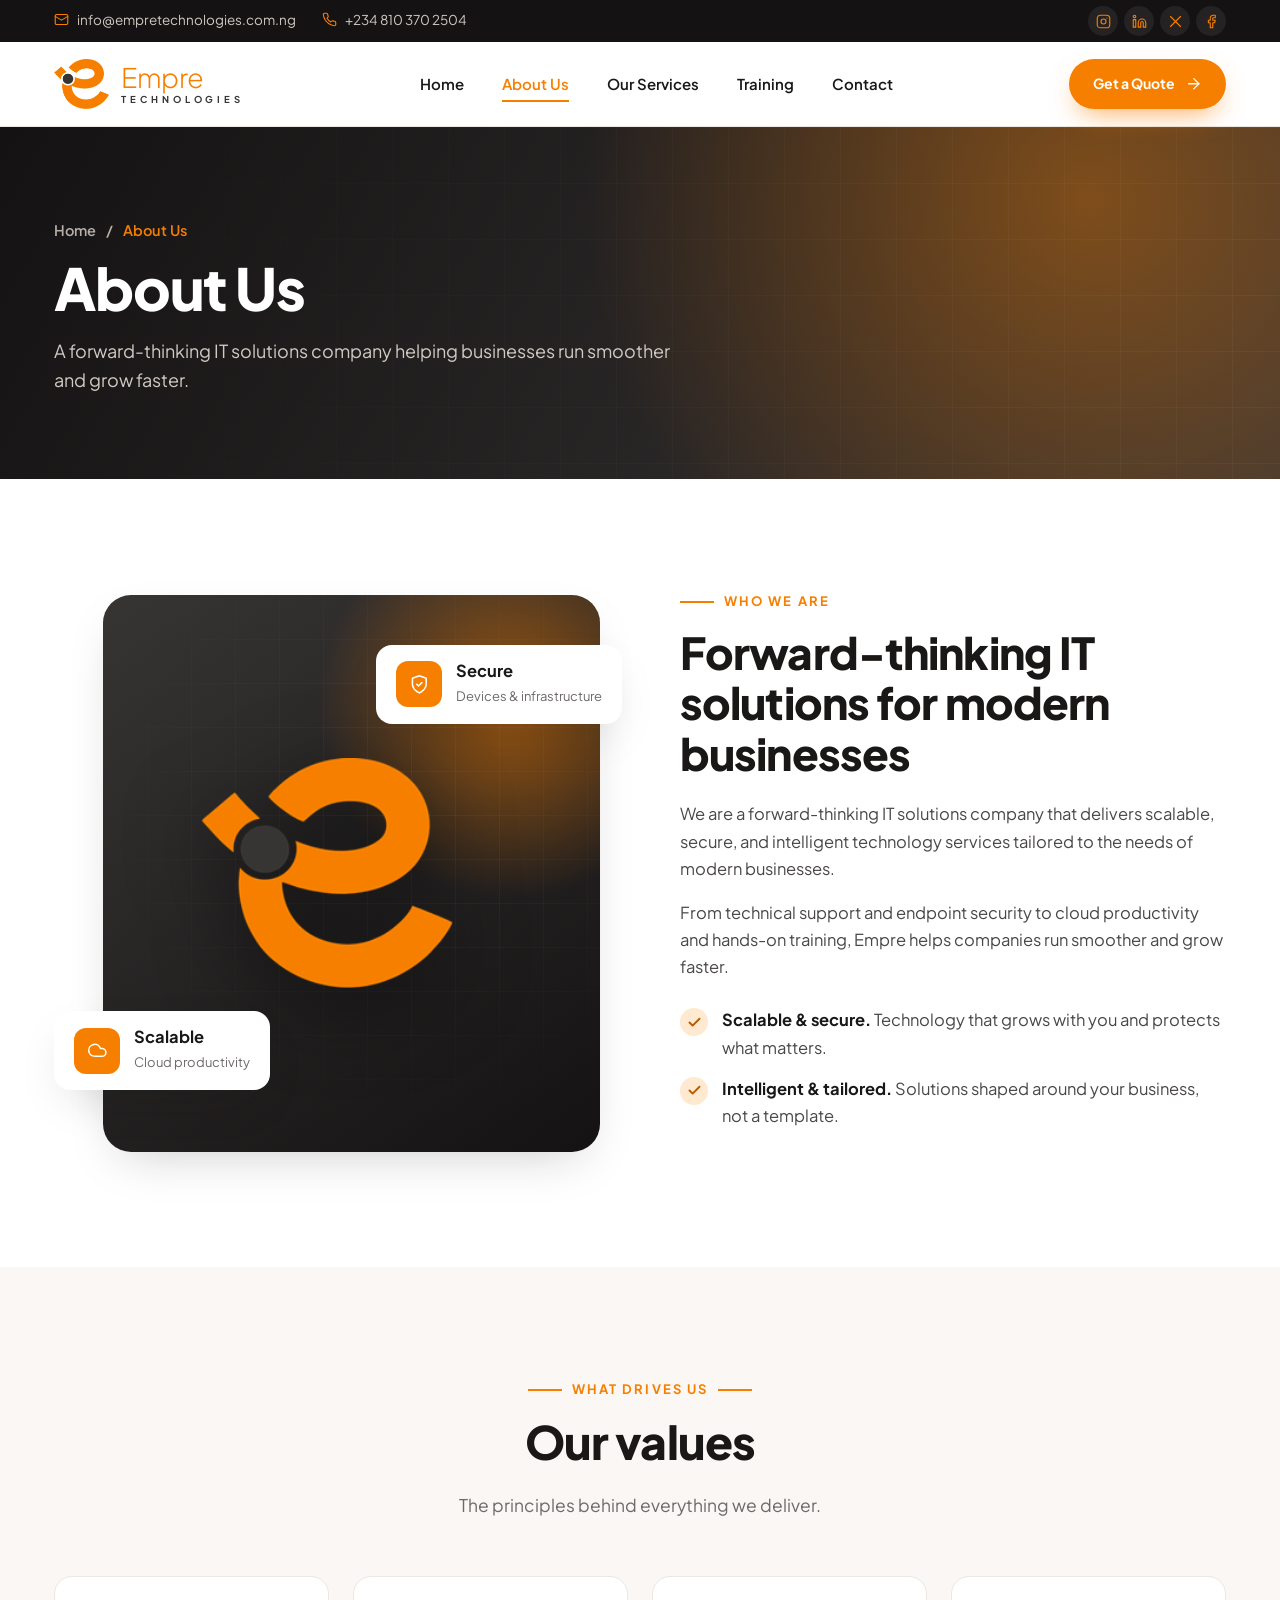
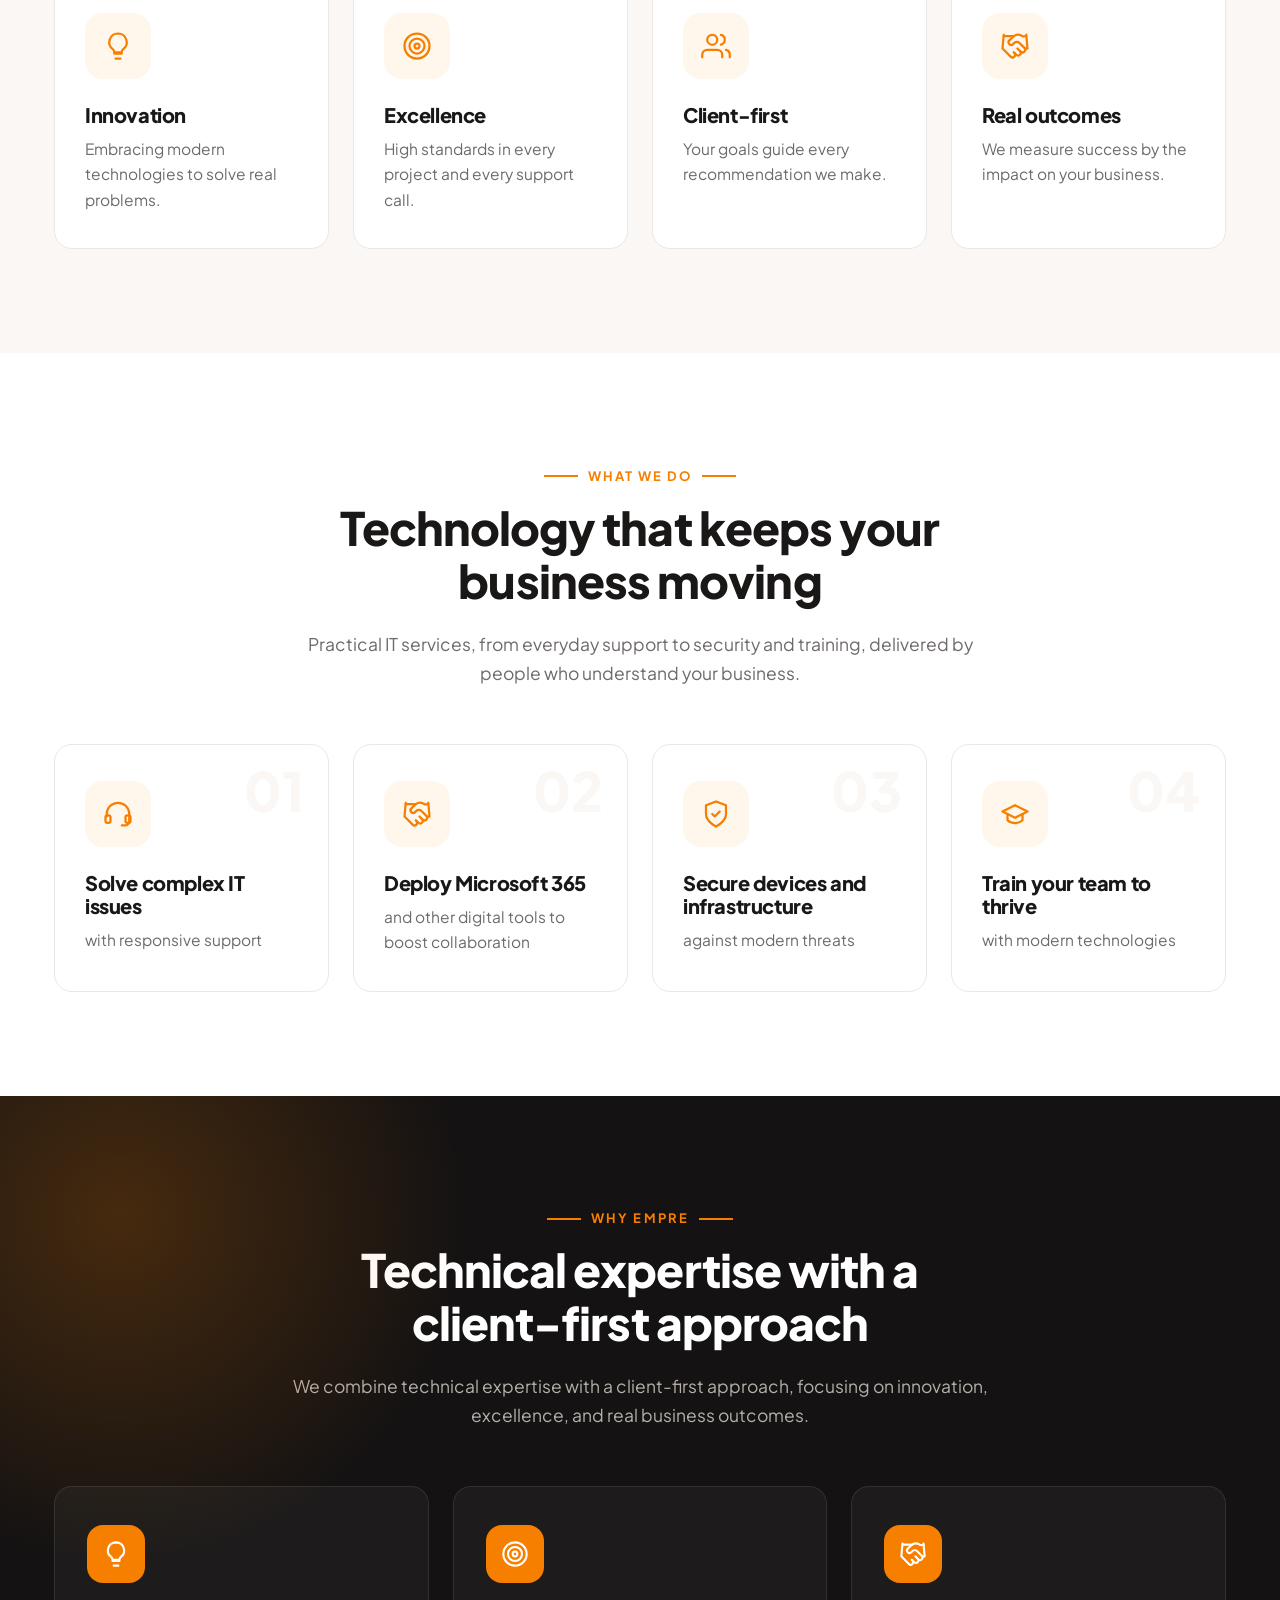
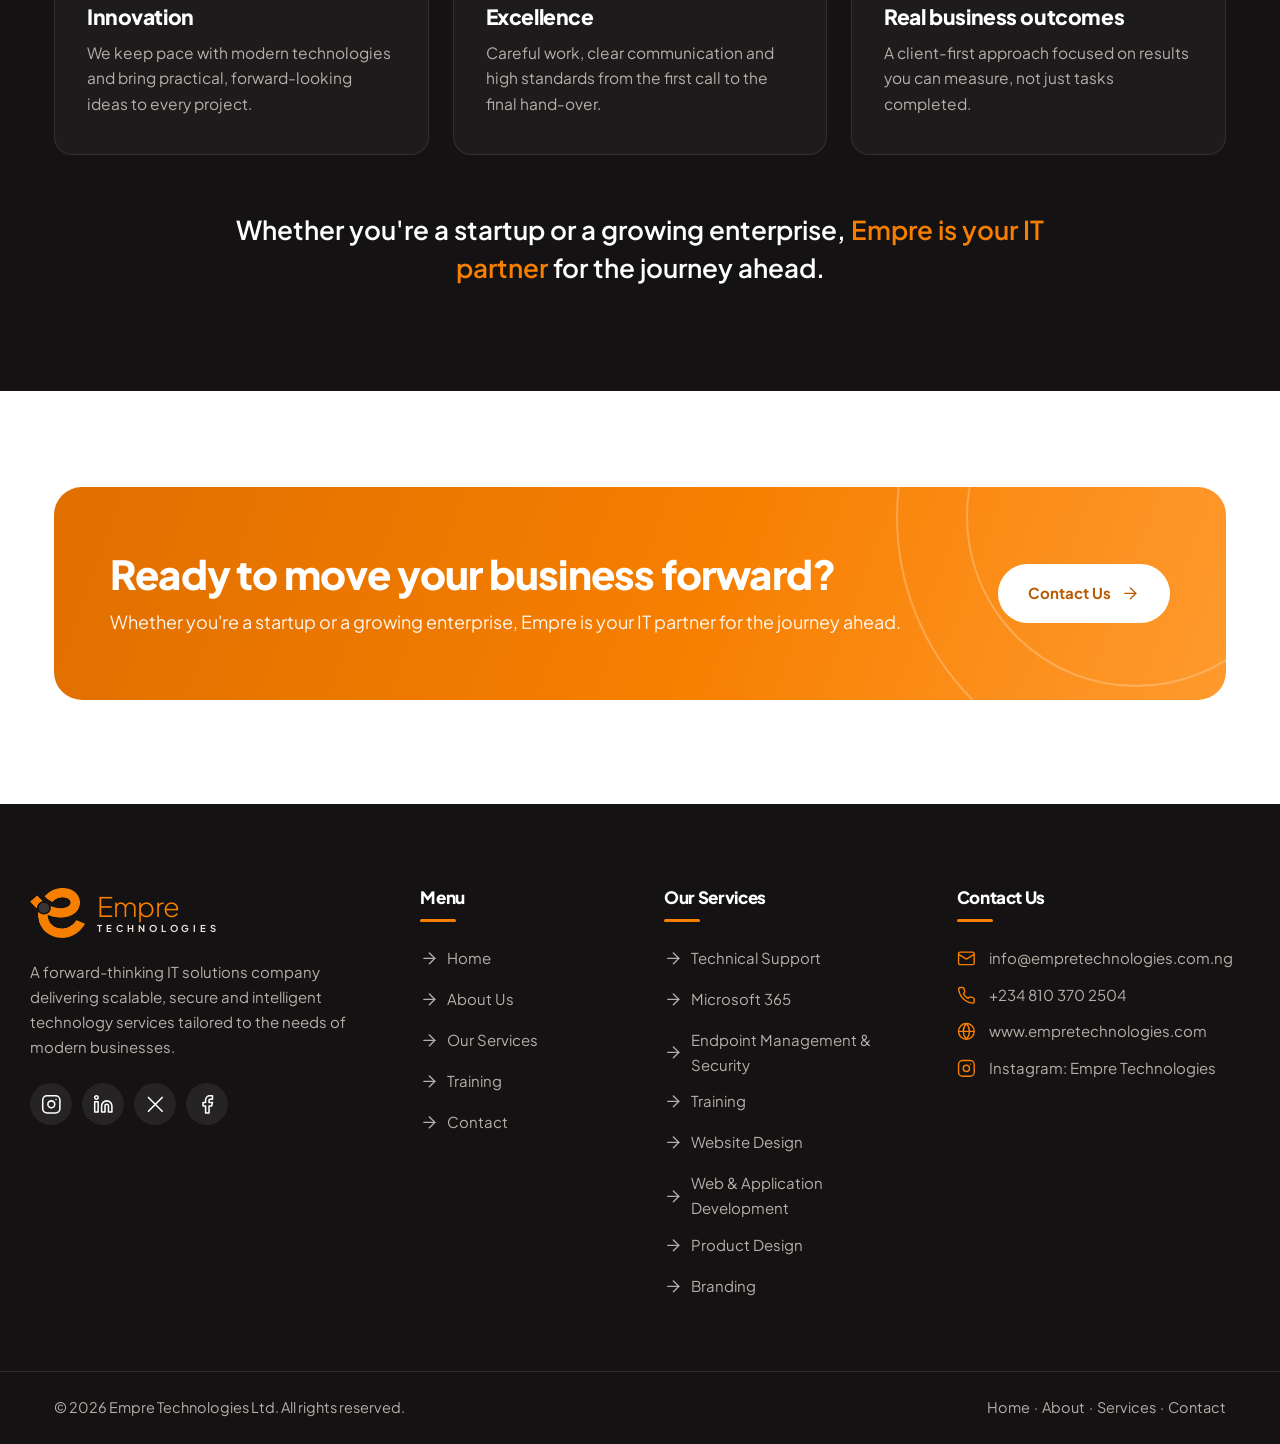
==== about.html @ 25a6dda4 "Empre Technologies website" ====
<!DOCTYPE html>
<html lang="en">
<head>
<meta charset="utf-8">
<meta name="viewport" content="width=device-width,initial-scale=1">
<title>About Us | Empre Technologies Ltd</title>
<meta name="description" content="Learn about Empre Technologies, a forward-thinking IT solutions company delivering scalable, secure and intelligent technology services.">
<meta name="theme-color" content="#F77F00">
<meta property="og:title" content="About Us | Empre Technologies Ltd"><meta property="og:description" content="Learn about Empre Technologies, a forward-thinking IT solutions company delivering scalable, secure and intelligent technology services."><meta property="og:type" content="website">
<link rel="icon" type="image/png" href="assets/img/favicon.png">
<link rel="preconnect" href="https://fonts.googleapis.com"><link rel="preconnect" href="https://fonts.gstatic.com" crossorigin>
<link href="https://fonts.googleapis.com/css2?family=Plus+Jakarta+Sans:wght@300;400;500;600;700;800&display=swap" rel="stylesheet">
<link rel="stylesheet" href="assets/css/style.css">
</head>
<body>
<svg width="0" height="0" style="position:absolute" aria-hidden="true"><defs><symbol id="i-headset" viewBox="0 0 24 24"><path d="M3 14v-2a9 9 0 0 1 18 0v2"/><path d="M21 15v3a3 3 0 0 1-3 3h-3"/><rect x="2" y="13" width="4" height="6" rx="1.5"/><rect x="18" y="13" width="4" height="6" rx="1.5"/></symbol><symbol id="i-cloud" viewBox="0 0 24 24"><path d="M17.5 19H9a7 7 0 1 1 6.71-9h1.79a4.5 4.5 0 1 1 0 9z"/></symbol><symbol id="i-shield" viewBox="0 0 24 24"><path d="M12 22s8-4 8-10V5l-8-3-8 3v7c0 6 8 10 8 10z"/><path d="m9 12 2 2 4-4"/></symbol><symbol id="i-grad" viewBox="0 0 24 24"><path d="M22 10 12 5 2 10l10 5 10-5z"/><path d="M6 12v5c3 3 9 3 12 0v-5"/></symbol><symbol id="i-monitor" viewBox="0 0 24 24"><rect x="3" y="4" width="18" height="12" rx="2"/><path d="M8 20h8M12 16v4"/></symbol><symbol id="i-code" viewBox="0 0 24 24"><path d="m16 18 6-6-6-6"/><path d="m8 6-6 6 6 6"/></symbol><symbol id="i-pen" viewBox="0 0 24 24"><path d="M12 19l7-7 3 3-7 7z"/><path d="M18 13l-1.5-7.5L2 2l3.5 14.5L13 18z"/><path d="m2 2 7.6 7.6"/><circle cx="11" cy="11" r="2"/></symbol><symbol id="i-spark" viewBox="0 0 24 24"><path d="M12 3l1.9 5.1L19 10l-5.1 1.9L12 17l-1.9-5.1L5 10l5.1-1.9z"/><path d="M19 15l.7 1.8L21.5 17.5l-1.8.7L19 20l-.7-1.8-1.8-.7 1.8-.7z"/></symbol><symbol id="i-wrench" viewBox="0 0 24 24"><path d="M14.7 6.3a1 1 0 0 0 0 1.4l1.6 1.6a1 1 0 0 0 1.4 0l3.77-3.77a6 6 0 0 1-7.94 7.94l-6.91 6.91a2.12 2.12 0 0 1-3-3l6.91-6.91a6 6 0 0 1 7.94-7.94z"/></symbol><symbol id="i-mail" viewBox="0 0 24 24"><rect x="2" y="4" width="20" height="16" rx="2"/><path d="m22 7-10 6L2 7"/></symbol><symbol id="i-phone" viewBox="0 0 24 24"><path d="M22 16.92v3a2 2 0 0 1-2.18 2 19.8 19.8 0 0 1-8.63-3.07 19.5 19.5 0 0 1-6-6A19.8 19.8 0 0 1 2.12 4.18 2 2 0 0 1 4.11 2h3a2 2 0 0 1 2 1.72c.13.96.36 1.9.7 2.81a2 2 0 0 1-.45 2.11L8.09 9.91a16 16 0 0 0 6 6l1.27-1.27a2 2 0 0 1 2.11-.45c.91.34 1.85.57 2.81.7A2 2 0 0 1 22 16.92z"/></symbol><symbol id="i-globe" viewBox="0 0 24 24"><circle cx="12" cy="12" r="10"/><path d="M2 12h20"/><path d="M12 2a15.3 15.3 0 0 1 4 10 15.3 15.3 0 0 1-4 10 15.3 15.3 0 0 1-4-10 15.3 15.3 0 0 1 4-10z"/></symbol><symbol id="i-instagram" viewBox="0 0 24 24"><rect x="2" y="2" width="20" height="20" rx="5"/><circle cx="12" cy="12" r="4"/><path d="M17.5 6.5h.01"/></symbol><symbol id="i-linkedin" viewBox="0 0 24 24"><path d="M16 8a6 6 0 0 1 6 6v7h-4v-7a2 2 0 0 0-4 0v7h-4v-7a6 6 0 0 1 6-6z"/><rect x="2" y="9" width="4" height="12"/><circle cx="4" cy="4" r="2"/></symbol><symbol id="i-x" viewBox="0 0 24 24"><path d="M4 4l16 16M20 4 4 20"/></symbol><symbol id="i-facebook" viewBox="0 0 24 24"><path d="M18 2h-3a5 5 0 0 0-5 5v3H7v4h3v8h4v-8h3l1-4h-4V7a1 1 0 0 1 1-1h3z"/></symbol><symbol id="i-check" viewBox="0 0 24 24"><path d="M20 6 9 17l-5-5"/></symbol><symbol id="i-arrow" viewBox="0 0 24 24"><path d="M5 12h14"/><path d="m12 5 7 7-7 7"/></symbol><symbol id="i-menu" viewBox="0 0 24 24"><path d="M4 7h16M4 12h16M4 17h16"/></symbol><symbol id="i-close" viewBox="0 0 24 24"><path d="M18 6 6 18M6 6l12 12"/></symbol><symbol id="i-bulb" viewBox="0 0 24 24"><path d="M9 18h6M10 22h4"/><path d="M12 2a7 7 0 0 0-4 12.7c.6.5 1 1.3 1 2.3h6c0-1 .4-1.8 1-2.3A7 7 0 0 0 12 2z"/></symbol><symbol id="i-target" viewBox="0 0 24 24"><circle cx="12" cy="12" r="10"/><circle cx="12" cy="12" r="6"/><circle cx="12" cy="12" r="2"/></symbol><symbol id="i-users" viewBox="0 0 24 24"><path d="M17 21v-2a4 4 0 0 0-4-4H5a4 4 0 0 0-4 4v2"/><circle cx="9" cy="7" r="4"/><path d="M23 21v-2a4 4 0 0 0-3-3.87M16 3.13a4 4 0 0 1 0 7.75"/></symbol><symbol id="i-handshake" viewBox="0 0 24 24"><path d="m11 17 2 2a1 1 0 1 0 3-3"/><path d="m14 14 2.5 2.5a1 1 0 1 0 3-3l-3.88-3.88a3 3 0 0 0-4.24 0l-.88.88a1 1 0 1 1-3-3l2.81-2.81a5.79 5.79 0 0 1 7.06-.87l.47.28a2 2 0 0 0 1.42.25L21 4"/><path d="m21 3 1 11h-2"/><path d="M3 3 2 14l6.5 6.5a1 1 0 1 0 3-3"/><path d="M3 4h8"/></symbol><symbol id="i-lock" viewBox="0 0 24 24"><rect x="3" y="11" width="18" height="11" rx="2"/><path d="M7 11V7a5 5 0 0 1 10 0v4"/></symbol><symbol id="i-refresh" viewBox="0 0 24 24"><path d="M21 12a9 9 0 0 0-15.5-6.2L3 8"/><path d="M3 3v5h5"/><path d="M3 12a9 9 0 0 0 15.5 6.2L21 16"/><path d="M16 16h5v5"/></symbol><symbol id="i-clock" viewBox="0 0 24 24"><circle cx="12" cy="12" r="10"/><path d="M12 6v6l4 2"/></symbol><symbol id="i-layers" viewBox="0 0 24 24"><path d="m12 2 10 6-10 6L2 8z"/><path d="m2 16 10 6 10-6"/></symbol><symbol id="i-user" viewBox="0 0 24 24"><circle cx="12" cy="8" r="4"/><path d="M4 21a8 8 0 0 1 16 0"/></symbol><symbol id="i-server" viewBox="0 0 24 24"><rect x="2" y="3" width="20" height="8" rx="2"/><rect x="2" y="13" width="20" height="8" rx="2"/><path d="M6 7h.01M6 17h.01"/></symbol></defs></svg>
<a class="skip" href="#main">Skip to content</a>
<div class="topbar"><div class="container">
  <ul>
    <li><a href="mailto:info@empretechnologies.com.ng"><svg class="ic" aria-hidden="true" viewBox="0 0 24 24"><use href="#i-mail"/></svg>info@empretechnologies.com.ng</a></li>
    <li class="hide-m"><a href="tel:+2348103702504"><svg class="ic" aria-hidden="true" viewBox="0 0 24 24"><use href="#i-phone"/></svg>+234 810 370 2504</a></li>
  </ul>
  <div class="social"><a href="#" aria-label="Instagram" target="_blank" rel="noopener"><svg class="ic" aria-hidden="true" viewBox="0 0 24 24"><use href="#i-instagram"/></svg></a><a href="#" aria-label="LinkedIn" target="_blank" rel="noopener"><svg class="ic" aria-hidden="true" viewBox="0 0 24 24"><use href="#i-linkedin"/></svg></a><a href="#" aria-label="X (Twitter)" target="_blank" rel="noopener"><svg class="ic" aria-hidden="true" viewBox="0 0 24 24"><use href="#i-x"/></svg></a><a href="#" aria-label="Facebook" target="_blank" rel="noopener"><svg class="ic" aria-hidden="true" viewBox="0 0 24 24"><use href="#i-facebook"/></svg></a></div>
</div></div>
<header class="header"><div class="container">
  <a class="logo" href="index.html" aria-label="Empre Technologies — home">
        <img src="assets/img/logo-icon.png" alt="" width="54" height="50">
        <span class="logo-text"><b>Empre</b><small>TECHNOLOGIES</small></span>
      </a>
  <nav class="nav" id="nav" aria-label="Main">
    <button class="nav-close" aria-label="Close menu"><svg class="ic" aria-hidden="true" viewBox="0 0 24 24"><use href="#i-close"/></svg></button>
    <ul><li><a class="link" href="index.html">Home</a></li><li><a class="link active" href="about.html">About Us</a></li><li><a class="link" href="services.html">Our Services</a></li><li><a class="link" href="training.php">Training</a></li><li><a class="link" href="contact.html">Contact</a></li></ul>
  </nav>
  <a class="btn btn-primary btn-sm" href="contact.html">Get a Quote <svg class="ic" aria-hidden="true" viewBox="0 0 24 24"><use href="#i-arrow"/></svg></a>
  <button class="menu-btn" aria-label="Open menu" aria-expanded="false" aria-controls="nav"><svg class="ic" aria-hidden="true" viewBox="0 0 24 24"><use href="#i-menu"/></svg></button>
</div></header>
<div class="scrim"></div>
<main id="main">
<section class="banner"><div class="container">
  <div class="crumbs"><a href="index.html">Home</a><span>/</span><span class="cur">About Us</span></div>
  <h1>About Us</h1><p>A forward-thinking IT solutions company helping businesses run smoother and grow faster.</p>
</div></section>
<section class="section"><div class="container split">
  <div class="visual reveal">
    <div class="panel"></div>
    <div class="mark"><img src="assets/img/logo-icon.png" alt="Empre Technologies logo mark"></div>
    <div class="float f2"><span class="ico"><svg class="ic" aria-hidden="true" viewBox="0 0 24 24"><use href="#i-shield"/></svg></span><div><b>Secure</b><small>Devices &amp; infrastructure</small></div></div>
    <div class="float f1"><span class="ico"><svg class="ic" aria-hidden="true" viewBox="0 0 24 24"><use href="#i-cloud"/></svg></span><div><b>Scalable</b><small>Cloud productivity</small></div></div>
  </div>
  <div class="reveal d1">
    <span class="eyebrow">Who We Are</span>
    <h2>Forward-thinking IT solutions for modern businesses</h2>
    <p>We are a forward-thinking IT solutions company that delivers scalable, secure, and intelligent technology services tailored to the needs of modern businesses.</p>
    <p>From technical support and endpoint security to cloud productivity and hands-on training, Empre helps companies run smoother and grow faster.</p>
    <ul class="checks" style="margin:26px 0 34px">
      <li><span class="tick"><svg class="ic" aria-hidden="true" viewBox="0 0 24 24"><use href="#i-check"/></svg></span><span><b>Scalable &amp; secure.</b> Technology that grows with you and protects what matters.</span></li>
      <li><span class="tick"><svg class="ic" aria-hidden="true" viewBox="0 0 24 24"><use href="#i-check"/></svg></span><span><b>Intelligent &amp; tailored.</b> Solutions shaped around your business, not a template.</span></li>
    </ul>
    
  </div>
</div></section><section class="section soft"><div class="container">
  <div class="sec-head center reveal"><span class="eyebrow">What Drives Us</span><h2>Our values</h2><p>The principles behind everything we deliver.</p></div>
  <div class="cards-4"><div class="card reveal d0"><div class="ico"><svg class="ic" aria-hidden="true" viewBox="0 0 24 24"><use href="#i-bulb"/></svg></div><h3>Innovation</h3><p>Embracing modern technologies to solve real problems.</p></div><div class="card reveal d1"><div class="ico"><svg class="ic" aria-hidden="true" viewBox="0 0 24 24"><use href="#i-target"/></svg></div><h3>Excellence</h3><p>High standards in every project and every support call.</p></div><div class="card reveal d2"><div class="ico"><svg class="ic" aria-hidden="true" viewBox="0 0 24 24"><use href="#i-users"/></svg></div><h3>Client-first</h3><p>Your goals guide every recommendation we make.</p></div><div class="card reveal d3"><div class="ico"><svg class="ic" aria-hidden="true" viewBox="0 0 24 24"><use href="#i-handshake"/></svg></div><h3>Real outcomes</h3><p>We measure success by the impact on your business.</p></div></div></div></section><section class="section"><div class="container">
  <div class="sec-head center reveal"><span class="eyebrow">What We Do</span><h2>Technology that keeps your business moving</h2>
  <p>Practical IT services, from everyday support to security and training, delivered by people who understand your business.</p></div>
  <div class="cards-4"><div class="card reveal d0"><span class="num">01</span><div class="ico"><svg class="ic" aria-hidden="true" viewBox="0 0 24 24"><use href="#i-headset"/></svg></div><h3>Solve complex IT issues</h3><p>with responsive support</p></div><div class="card reveal d1"><span class="num">02</span><div class="ico"><svg class="ic" aria-hidden="true" viewBox="0 0 24 24"><use href="#i-handshake"/></svg></div><h3>Deploy Microsoft 365</h3><p>and other digital tools to boost collaboration</p></div><div class="card reveal d2"><span class="num">03</span><div class="ico"><svg class="ic" aria-hidden="true" viewBox="0 0 24 24"><use href="#i-shield"/></svg></div><h3>Secure devices and infrastructure</h3><p>against modern threats</p></div><div class="card reveal d3"><span class="num">04</span><div class="ico"><svg class="ic" aria-hidden="true" viewBox="0 0 24 24"><use href="#i-grad"/></svg></div><h3>Train your team to thrive</h3><p>with modern technologies</p></div></div>
</div></section><section class="section dark"><div class="container">
  <div class="sec-head center reveal"><span class="eyebrow">Why Empre</span><h2>Technical expertise with a client-first approach</h2>
  <p>We combine technical expertise with a client-first approach, focusing on innovation, excellence, and real business outcomes.</p></div>
  <div class="pillars"><div class="pillar reveal d1"><div class="ico"><svg class="ic" aria-hidden="true" viewBox="0 0 24 24"><use href="#i-bulb"/></svg></div><h3>Innovation</h3><p>We keep pace with modern technologies and bring practical, forward-looking ideas to every project.</p></div><div class="pillar reveal d2"><div class="ico"><svg class="ic" aria-hidden="true" viewBox="0 0 24 24"><use href="#i-target"/></svg></div><h3>Excellence</h3><p>Careful work, clear communication and high standards from the first call to the final hand-over.</p></div><div class="pillar reveal d3"><div class="ico"><svg class="ic" aria-hidden="true" viewBox="0 0 24 24"><use href="#i-handshake"/></svg></div><h3>Real business outcomes</h3><p>A client-first approach focused on results you can measure, not just tasks completed.</p></div></div>
  <p class="why-tag reveal">Whether you're a startup or a growing enterprise, <em>Empre is your IT partner</em> for the journey ahead.</p>
</div></section><div class="cta-wrap"><div class="container"><div class="cta reveal">
  <div class="txt"><h2>Ready to move your business forward?</h2><p>Whether you're a startup or a growing enterprise, Empre is your IT partner for the journey ahead.</p></div>
  <a class="btn btn-white" href="contact.html">Contact Us <svg class="ic" aria-hidden="true" viewBox="0 0 24 24"><use href="#i-arrow"/></svg></a>
</div></div></div></main>
<footer class="footer">
  <div class="container footer-main">
    <div>
      <a class="logo" href="index.html" aria-label="Empre Technologies — home">
        <img src="assets/img/logo-icon.png" alt="" width="54" height="50">
        <span class="logo-text"><b>Empre</b><small>TECHNOLOGIES</small></span>
      </a>
      <p style="margin-top:22px;max-width:340px">A forward-thinking IT solutions company delivering scalable, secure and intelligent technology services tailored to the needs of modern businesses.</p>
      <div class="f-social"><a href="#" aria-label="Instagram" target="_blank" rel="noopener"><svg class="ic" aria-hidden="true" viewBox="0 0 24 24"><use href="#i-instagram"/></svg></a><a href="#" aria-label="LinkedIn" target="_blank" rel="noopener"><svg class="ic" aria-hidden="true" viewBox="0 0 24 24"><use href="#i-linkedin"/></svg></a><a href="#" aria-label="X (Twitter)" target="_blank" rel="noopener"><svg class="ic" aria-hidden="true" viewBox="0 0 24 24"><use href="#i-x"/></svg></a><a href="#" aria-label="Facebook" target="_blank" rel="noopener"><svg class="ic" aria-hidden="true" viewBox="0 0 24 24"><use href="#i-facebook"/></svg></a></div>
    </div>
    <div><h4>Menu</h4><ul><li><a href="index.html"><svg class="ic" aria-hidden="true" viewBox="0 0 24 24"><use href="#i-arrow"/></svg>Home</a></li><li><a href="about.html"><svg class="ic" aria-hidden="true" viewBox="0 0 24 24"><use href="#i-arrow"/></svg>About Us</a></li><li><a href="services.html"><svg class="ic" aria-hidden="true" viewBox="0 0 24 24"><use href="#i-arrow"/></svg>Our Services</a></li><li><a href="training.php"><svg class="ic" aria-hidden="true" viewBox="0 0 24 24"><use href="#i-arrow"/></svg>Training</a></li><li><a href="contact.html"><svg class="ic" aria-hidden="true" viewBox="0 0 24 24"><use href="#i-arrow"/></svg>Contact</a></li></ul></div>
    <div><h4>Our Services</h4><ul><li><a href="services.html#technical-support"><svg class="ic" aria-hidden="true" viewBox="0 0 24 24"><use href="#i-arrow"/></svg>Technical Support</a></li><li><a href="services.html#microsoft-365"><svg class="ic" aria-hidden="true" viewBox="0 0 24 24"><use href="#i-arrow"/></svg>Microsoft 365</a></li><li><a href="services.html#endpoint-security"><svg class="ic" aria-hidden="true" viewBox="0 0 24 24"><use href="#i-arrow"/></svg>Endpoint Management & Security</a></li><li><a href="services.html#training"><svg class="ic" aria-hidden="true" viewBox="0 0 24 24"><use href="#i-arrow"/></svg>Training</a></li><li><a href="services.html#website-design"><svg class="ic" aria-hidden="true" viewBox="0 0 24 24"><use href="#i-arrow"/></svg>Website Design</a></li><li><a href="services.html#web-app-development"><svg class="ic" aria-hidden="true" viewBox="0 0 24 24"><use href="#i-arrow"/></svg>Web & Application Development</a></li><li><a href="services.html#product-design"><svg class="ic" aria-hidden="true" viewBox="0 0 24 24"><use href="#i-arrow"/></svg>Product Design</a></li><li><a href="services.html#branding"><svg class="ic" aria-hidden="true" viewBox="0 0 24 24"><use href="#i-arrow"/></svg>Branding</a></li></ul></div>
    <div><h4>Contact Us</h4>
      <ul class="contact-list">
        <li><svg class="ic" aria-hidden="true" viewBox="0 0 24 24"><use href="#i-mail"/></svg><a href="mailto:info@empretechnologies.com.ng">info@empretechnologies.com.ng</a></li>
        <li><svg class="ic" aria-hidden="true" viewBox="0 0 24 24"><use href="#i-phone"/></svg><a href="tel:+2348103702504">+234 810 370 2504</a></li>
        <li><svg class="ic" aria-hidden="true" viewBox="0 0 24 24"><use href="#i-globe"/></svg><a href="https://www.empretechnologies.com" target="_blank" rel="noopener">www.empretechnologies.com</a></li>
        <li><svg class="ic" aria-hidden="true" viewBox="0 0 24 24"><use href="#i-instagram"/></svg><span>Instagram: Empre Technologies</span></li>
      </ul>
    </div>
  </div>
  <div class="footer-bottom"><div class="container">
    <span>&copy; <span data-year>2026</span> Empre Technologies Ltd. All rights reserved.</span>
    <span><a href="index.html">Home</a> &nbsp;·&nbsp; <a href="about.html">About</a> &nbsp;·&nbsp; <a href="services.html">Services</a> &nbsp;·&nbsp; <a href="contact.html">Contact</a></span>
  </div></div>
</footer>
<button class="to-top" aria-label="Back to top"><svg class="ic" aria-hidden="true" viewBox="0 0 24 24"><use href="#i-arrow"/></svg></button>
<script src="assets/js/main.js"></script>
</body>
</html>
---- assets/css/style.css ----
/* ==========================================================
   Empre Technologies Ltd — Website styles
   Brand: orange #F77F00 (from logo) + charcoal #373434
   ========================================================== */
:root{
  --brand:#F77F00;
  --brand-600:#E06F00;
  --brand-700:#B85A00;
  --brand-100:#FFE9D0;
  --brand-50:#FFF6EC;
  --ink:#1A1717;
  --charcoal:#373434;
  --ink-2:#4B4747;
  --muted:#6F6A6A;
  --line:#ECE7E2;
  --bg:#FFFFFF;
  --bg-soft:#FAF7F4;
  --dark:#141212;
  --dark-2:#1D1A1A;
  --radius:18px;
  --radius-sm:12px;
  --shadow:0 18px 50px -20px rgba(26,23,23,.25);
  --shadow-sm:0 8px 24px -12px rgba(26,23,23,.2);
  --container:1220px;
  --font:'Plus Jakarta Sans',system-ui,-apple-system,'Segoe UI',Roboto,sans-serif;
}
*,*::before,*::after{box-sizing:border-box}
html{overflow-x:clip;scroll-behavior:smooth;-webkit-text-size-adjust:100%}
body{overflow-x:clip;margin:0;font-family:var(--font);color:var(--ink-2);background:var(--bg);line-height:1.65;font-size:16.5px;-webkit-font-smoothing:antialiased}
img,svg{max-width:100%;display:block}
a{color:inherit;text-decoration:none}
h1,h2,h3,h4{color:var(--ink);line-height:1.15;margin:0 0 .5em;font-weight:800;letter-spacing:-.02em}
p{margin:0 0 1em}
ul{margin:0;padding:0;list-style:none}
.container{width:100%;max-width:var(--container);margin:0 auto;padding:0 24px}
.ic{width:1.25em;height:1.25em;fill:none;stroke:currentColor;stroke-width:1.8;stroke-linecap:round;stroke-linejoin:round;flex:none}
:focus-visible{outline:3px solid var(--brand);outline-offset:3px;border-radius:6px}
.skip{position:absolute;left:-999px;top:8px;background:var(--brand);color:#fff;padding:10px 16px;border-radius:8px;z-index:200}
.skip:focus{left:8px}

/* ---------- Buttons ---------- */
.btn{display:inline-flex;align-items:center;gap:10px;font:inherit;font-weight:700;font-size:15px;padding:15px 28px;border-radius:999px;border:2px solid transparent;cursor:pointer;transition:.25s;white-space:nowrap}
.btn .ic{transition:transform .25s}
.btn:hover .ic{transform:translateX(4px)}
.btn-primary{background:var(--brand);color:#fff;box-shadow:0 12px 28px -10px rgba(247,127,0,.7)}
.btn-primary:hover{background:var(--brand-600);transform:translateY(-2px)}
.btn-outline{border-color:rgba(255,255,255,.55);color:#fff}
.btn-outline:hover{background:#fff;color:var(--ink);border-color:#fff}
.btn-dark{background:var(--ink);color:#fff}
.btn-dark:hover{background:var(--charcoal);transform:translateY(-2px)}
.btn-white{background:#fff;color:var(--brand-700)}
.btn-white:hover{transform:translateY(-2px);box-shadow:0 12px 28px -10px rgba(0,0,0,.4)}
.btn-sm{padding:11px 22px;font-size:14px}

/* ---------- Top bar ---------- */
.topbar{background:var(--dark);color:#cfc9c4;font-size:13.5px}
.topbar .container{display:flex;justify-content:space-between;align-items:center;gap:20px;min-height:42px}
.topbar ul{display:flex;gap:26px;flex-wrap:wrap}
.topbar a{display:inline-flex;align-items:center;gap:8px;transition:color .2s}
.topbar a:hover{color:var(--brand)}
.topbar .ic{color:var(--brand);width:15px;height:15px}
.topbar .social{display:flex;gap:6px}
.topbar .social a{width:30px;height:30px;justify-content:center;border-radius:50%;background:rgba(255,255,255,.07)}
.topbar .social a:hover{background:var(--brand);color:#fff}
.topbar .social a:hover .ic{color:#fff}

/* ---------- Header ---------- */
.header{position:sticky;top:0;z-index:100;background:rgba(255,255,255,.94);backdrop-filter:saturate(1.4) blur(12px);border-bottom:1px solid var(--line);transition:box-shadow .3s}
.header.scrolled{box-shadow:0 10px 30px -18px rgba(0,0,0,.35)}
.header .container{display:flex;align-items:center;justify-content:space-between;min-height:84px;gap:24px}
.logo{display:flex;align-items:center;gap:12px}
.logo img{height:50px;width:auto}
.logo-text{display:flex;flex-direction:column;line-height:1}
.logo-text b{font-size:27px;font-weight:300;color:var(--brand);letter-spacing:-.02em}
.logo-text small{font-size:9.5px;letter-spacing:.42em;font-weight:700;color:var(--charcoal);margin-top:4px}
.nav ul{display:flex;gap:6px;align-items:center}
.nav a.link{position:relative;display:block;padding:10px 16px;font-weight:600;font-size:15px;color:var(--ink);border-radius:999px;transition:.2s}
.nav a.link::after{content:"";position:absolute;left:16px;right:16px;bottom:4px;height:2px;background:var(--brand);transform:scaleX(0);transform-origin:left;transition:transform .3s}
.nav a.link:hover,.nav a.link.active{color:var(--brand)}
.nav a.link:hover::after,.nav a.link.active::after{transform:scaleX(1)}
.menu-btn{display:none;width:46px;height:46px;border-radius:12px;border:1px solid var(--line);background:#fff;cursor:pointer;align-items:center;justify-content:center;color:var(--ink)}
.menu-btn .ic{width:24px;height:24px}

/* ---------- Hero slider ---------- */
.hero{position:relative;background:var(--dark);color:#fff;overflow:hidden;isolation:isolate}
.slides{position:relative;min-height:clamp(560px,82vh,760px)}
.slide{position:absolute;inset:0;display:flex;align-items:center;opacity:0;visibility:hidden;transition:opacity 1s ease,visibility 1s}
.slide.is-active{opacity:1;visibility:visible;z-index:2}
.slide-bg{position:absolute;inset:0;background-size:cover;background-position:center;transform:scale(1.02);z-index:-2}
.slide.is-active .slide-bg{animation:kb 9s ease-out forwards}
@keyframes kb{from{transform:scale(1.02)}to{transform:scale(1.12)}}
.slide::before{content:"";position:absolute;inset:0;z-index:-1;background:linear-gradient(95deg,rgba(14,12,12,.92) 0%,rgba(14,12,12,.72) 42%,rgba(14,12,12,.15) 100%)}
.slide-content{max-width:660px;padding:60px 0 120px}
.eyebrow{display:inline-flex;align-items:center;gap:10px;font-size:13px;font-weight:700;letter-spacing:.16em;text-transform:uppercase;color:var(--brand)}
.eyebrow::before{content:"";width:34px;height:2px;background:currentColor}
.slide h1{font-size:clamp(38px,5.6vw,68px);color:#fff;margin:18px 0 20px;letter-spacing:-.03em}
.slide h1 em{font-style:normal;color:var(--brand)}
.slide p.lead{font-size:clamp(16px,1.6vw,19px);color:#d9d3ce;max-width:540px;margin-bottom:34px}
.slide-actions{display:flex;gap:14px;flex-wrap:wrap}
.slide.is-active .anim>*{animation:up .8s both}
.slide.is-active .anim>*:nth-child(2){animation-delay:.12s}
.slide.is-active .anim>*:nth-child(3){animation-delay:.24s}
.slide.is-active .anim>*:nth-child(4){animation-delay:.36s}
@keyframes up{from{opacity:0;transform:translateY(26px)}to{opacity:1;transform:none}}
.hero-ctrl{position:absolute;z-index:5;left:0;right:0;bottom:104px}
.hero-ctrl .container{display:flex;align-items:center;justify-content:space-between}
.dots{display:flex;gap:10px}
.dots button{width:34px;height:5px;border-radius:5px;border:0;background:rgba(255,255,255,.3);cursor:pointer;padding:0;position:relative;overflow:hidden}
.dots button.on{background:rgba(255,255,255,.3)}
.dots button.on::after{content:"";position:absolute;inset:0;background:var(--brand);transform-origin:left;animation:fill var(--dur,6500ms) linear forwards}
@keyframes fill{from{transform:scaleX(0)}to{transform:scaleX(1)}}
.arrows{display:flex;gap:10px}
.arrows button{width:50px;height:50px;border-radius:50%;border:1.5px solid rgba(255,255,255,.4);background:rgba(255,255,255,.06);color:#fff;cursor:pointer;display:grid;place-items:center;transition:.25s;backdrop-filter:blur(6px)}
.arrows button:hover{background:var(--brand);border-color:var(--brand)}
.arrows .prev .ic{transform:rotate(180deg)}

/* strip overlapping hero */
.strip{position:relative;z-index:6;margin-top:-76px}
.strip-grid{display:grid;grid-template-columns:repeat(4,1fr);background:#fff;border-radius:var(--radius);box-shadow:var(--shadow);overflow:hidden}
.strip-item{display:flex;gap:16px;align-items:center;padding:28px 26px;border-right:1px solid var(--line)}
.strip-item:last-child{border:0}
.strip-item .ico{width:54px;height:54px;border-radius:14px;background:var(--brand-50);color:var(--brand);display:grid;place-items:center;flex:none;transition:.3s}
.strip-item:hover .ico{background:var(--brand);color:#fff;transform:rotate(-6deg)}
.strip-item .ico .ic{width:26px;height:26px}
.strip-item b{display:block;color:var(--ink);font-size:16px;line-height:1.3}
.strip-item span{font-size:13.5px;color:var(--muted);line-height:1.4;display:block;margin-top:2px}

/* ---------- Sections ---------- */
section{position:relative}
.section{padding:104px 0}
.section.soft{background:var(--bg-soft)}
.sec-head{max-width:700px;margin-bottom:56px}
.sec-head.center{text-align:center;margin-left:auto;margin-right:auto}
.sec-head h2{font-size:clamp(30px,4vw,46px);margin-top:14px}
.sec-head p{color:var(--muted);font-size:17.5px}
.sec-head.center .eyebrow{justify-content:center}
.sec-head.center .eyebrow::after{content:"";width:34px;height:2px;background:currentColor}

/* About split */
.split{display:grid;grid-template-columns:1fr 1fr;gap:80px;align-items:center}
.visual{position:relative;aspect-ratio:1/1.02;max-width:560px}
.visual .panel{position:absolute;inset:0 0 0 9%;border-radius:28px;background:linear-gradient(145deg,var(--charcoal),var(--dark));overflow:hidden;box-shadow:var(--shadow)}
.visual .panel::before{content:"";position:absolute;width:420px;height:420px;border-radius:50%;background:radial-gradient(circle,rgba(247,127,0,.55),transparent 65%);right:-120px;top:-100px}
.visual .panel::after{content:"";position:absolute;inset:0;background-image:linear-gradient(rgba(255,255,255,.05) 1px,transparent 1px),linear-gradient(90deg,rgba(255,255,255,.05) 1px,transparent 1px);background-size:44px 44px;mask-image:radial-gradient(circle at 60% 40%,#000,transparent 75%);-webkit-mask-image:radial-gradient(circle at 60% 40%,#000,transparent 75%)}
.visual .mark{position:absolute;inset:0;display:grid;place-items:center;z-index:2}
.visual .mark img{width:46%;filter:drop-shadow(0 20px 40px rgba(0,0,0,.5))}
.visual .float{position:absolute;z-index:3;background:#fff;border-radius:16px;padding:16px 20px;box-shadow:var(--shadow);display:flex;gap:14px;align-items:center}
.visual .float .ico{width:46px;height:46px;border-radius:12px;background:var(--brand);color:#fff;display:grid;place-items:center}
.visual .float b{display:block;color:var(--ink);line-height:1.2}
.visual .float small{color:var(--muted);font-size:13px}
.visual .f1{left:0;bottom:11%;animation:bob 5s ease-in-out infinite}
.visual .f2{right:-4%;top:9%;animation:bob 6s ease-in-out infinite .8s}
@keyframes bob{50%{transform:translateY(-12px)}}
.checks li{display:flex;gap:14px;margin-bottom:18px;align-items:flex-start}
.checks .tick{width:28px;height:28px;border-radius:50%;background:var(--brand-100);color:var(--brand-700);display:grid;place-items:center;flex:none;margin-top:2px}
.checks .tick .ic{width:15px;height:15px;stroke-width:3}
.checks b{color:var(--ink)}
.split h2{font-size:clamp(30px,3.8vw,44px);margin:14px 0 22px}

/* Cards: what we do */
.cards-4{display:grid;grid-template-columns:repeat(4,1fr);gap:24px}
.card{background:#fff;border:1px solid var(--line);border-radius:var(--radius);padding:36px 30px;transition:.35s;position:relative;overflow:hidden}
.card::after{content:"";position:absolute;left:0;bottom:0;height:4px;width:100%;background:var(--brand);transform:scaleX(0);transform-origin:left;transition:transform .4s}
.card:hover{transform:translateY(-8px);box-shadow:var(--shadow);border-color:transparent}
.card:hover::after{transform:scaleX(1)}
.card .ico{width:66px;height:66px;border-radius:18px;background:var(--brand-50);color:var(--brand);display:grid;place-items:center;margin-bottom:24px;transition:.35s}
.card:hover .ico{background:var(--brand);color:#fff}
.card .ico .ic{width:30px;height:30px}
.card h3{font-size:20px;margin-bottom:10px}
.card p{color:var(--muted);font-size:15.5px;margin:0}
.card .more{display:inline-flex;align-items:center;gap:8px;margin-top:20px;font-weight:700;color:var(--brand);font-size:14.5px}
.card .more .ic{width:16px;height:16px;transition:transform .25s}
.card:hover .more .ic{transform:translateX(5px)}
.card .num{position:absolute;right:24px;top:18px;font-size:54px;font-weight:800;color:var(--bg-soft);line-height:1;transition:.35s}
.card:hover .num{color:var(--brand-100)}
.cards-4.services{grid-template-columns:repeat(4,1fr)}
.cards-4 .card.is-new{background:linear-gradient(180deg,#fff,var(--brand-50))}

/* Dark why section */
.dark{background:var(--dark);color:#cfc9c4;overflow:hidden}
.dark::before{content:"";position:absolute;width:760px;height:760px;border-radius:50%;background:radial-gradient(circle,rgba(247,127,0,.22),transparent 65%);left:-260px;top:-260px;pointer-events:none}
.dark h2,.dark h3{color:#fff}
.dark .sec-head p{color:#b6afa9}
.pillars{display:grid;grid-template-columns:repeat(3,1fr);gap:24px}
.pillar{padding:38px 32px;border-radius:var(--radius);background:rgba(255,255,255,.04);border:1px solid rgba(255,255,255,.09);transition:.3s;position:relative}
.pillar:hover{background:rgba(247,127,0,.1);border-color:rgba(247,127,0,.5);transform:translateY(-6px)}
.pillar .ico{width:58px;height:58px;border-radius:16px;background:var(--brand);color:#fff;display:grid;place-items:center;margin-bottom:22px}
.pillar .ico .ic{width:28px;height:28px}
.pillar h3{font-size:21px}
.pillar p{margin:0;color:#b6afa9;font-size:15.5px}
.why-tag{text-align:center;margin:56px auto 0;max-width:820px;font-size:clamp(20px,2.4vw,26px);color:#fff;font-weight:600;line-height:1.45}
.why-tag em{font-style:normal;color:var(--brand)}

/* CTA band */
.cta{background:linear-gradient(110deg,var(--brand-600),var(--brand) 55%,#FF9A2E);color:#fff;border-radius:28px;padding:64px 56px;display:flex;justify-content:space-between;align-items:center;gap:36px;position:relative;overflow:hidden}
.cta::before,.cta::after{content:"";position:absolute;border-radius:50%;border:2px solid rgba(255,255,255,.25)}
.cta::before{width:340px;height:340px;right:-80px;top:-140px}
.cta::after{width:520px;height:520px;right:-190px;top:-230px}
.cta h2{color:#fff;font-size:clamp(28px,3.4vw,40px);margin:0 0 10px}
.cta p{margin:0;color:#fff;opacity:.92;font-size:18px}
.cta .txt{position:relative;z-index:1}.cta .btn{position:relative;z-index:1}
.cta-wrap{padding:96px 0 104px}

/* Page banner */
.banner{background:var(--dark);color:#fff;padding:92px 0 84px;position:relative;overflow:hidden;isolation:isolate}
.banner::before{content:"";position:absolute;inset:0;z-index:-1;background:radial-gradient(circle at 85% 20%,rgba(247,127,0,.4),transparent 45%),linear-gradient(120deg,var(--dark),var(--charcoal))}
.banner::after{content:"";position:absolute;inset:0;z-index:-1;background-image:linear-gradient(rgba(255,255,255,.04) 1px,transparent 1px),linear-gradient(90deg,rgba(255,255,255,.04) 1px,transparent 1px);background-size:56px 56px;mask-image:linear-gradient(90deg,transparent,#000)}
.banner h1{color:#fff;font-size:clamp(36px,5vw,58px);margin:12px 0 14px}
.crumbs{display:flex;gap:10px;align-items:center;font-size:14.5px;color:#b6afa9;font-weight:600}
.crumbs a:hover{color:var(--brand)}
.crumbs span.cur{color:var(--brand)}
.banner p{max-width:620px;color:#d0cac5;font-size:18px;margin:0}

/* Services detail */
.svc{display:grid;grid-template-columns:1fr 1fr;gap:72px;align-items:center;padding:56px 0;scroll-margin-top:110px}
.svc+.svc{border-top:1px solid var(--line)}
.svc:nth-child(even) .svc-art{order:2}
.svc-art{aspect-ratio:4/3;border-radius:26px;position:relative;overflow:hidden;background:linear-gradient(145deg,var(--charcoal),var(--dark));display:grid;place-items:center;box-shadow:var(--shadow)}
.svc-art::before{content:"";position:absolute;width:380px;height:380px;border-radius:50%;background:radial-gradient(circle,rgba(247,127,0,.5),transparent 66%);left:-80px;bottom:-120px}
.svc-art::after{content:"";position:absolute;inset:0;background-image:linear-gradient(rgba(255,255,255,.05) 1px,transparent 1px),linear-gradient(90deg,rgba(255,255,255,.05) 1px,transparent 1px);background-size:38px 38px;mask-image:radial-gradient(circle,#000,transparent 80%);-webkit-mask-image:radial-gradient(circle,#000,transparent 80%)}
.svc-art .big{position:relative;z-index:2;width:128px;height:128px;border-radius:34px;background:var(--brand);color:#fff;display:grid;place-items:center;box-shadow:0 30px 60px -20px rgba(247,127,0,.7);transition:transform .5s}
.svc:hover .svc-art .big{transform:rotate(-6deg) scale(1.06)}
.svc-art .big .ic{width:62px;height:62px;stroke-width:1.5}
.svc-art .tag{position:absolute;z-index:2;left:22px;top:22px;background:rgba(255,255,255,.1);border:1px solid rgba(255,255,255,.2);color:#fff;font-size:12.5px;font-weight:700;letter-spacing:.1em;padding:7px 14px;border-radius:999px;backdrop-filter:blur(6px)}
.svc h2{font-size:clamp(28px,3.3vw,38px);margin:12px 0 16px}
.svc ul.checks{margin-top:22px}
.svc ul.checks li{margin-bottom:12px}

/* Contact */
.contact-grid{display:grid;grid-template-columns:.9fr 1.1fr;gap:56px;align-items:start}
.info-list{display:grid;gap:16px;margin-top:30px}
.info{display:flex;gap:18px;align-items:center;padding:22px 24px;background:#fff;border:1px solid var(--line);border-radius:var(--radius);transition:.3s}
.info:hover{border-color:var(--brand);box-shadow:var(--shadow-sm);transform:translateX(6px)}
.info .ico{width:54px;height:54px;border-radius:15px;background:var(--brand-50);color:var(--brand);display:grid;place-items:center;flex:none}
.info small{display:block;color:var(--muted);font-size:13px;font-weight:600;text-transform:uppercase;letter-spacing:.08em}
.info b{color:var(--ink);font-size:16.5px;word-break:break-word}
.form-card{background:#fff;border:1px solid var(--line);border-radius:26px;padding:44px;box-shadow:var(--shadow)}
.form-card h3{font-size:26px;margin-bottom:6px}
.form-card>p{color:var(--muted);margin-bottom:26px}
.form-row{display:grid;grid-template-columns:1fr 1fr;gap:18px}
.field{margin-bottom:18px}
.field label{display:block;font-size:14px;font-weight:700;color:var(--ink);margin-bottom:8px}
.field input,.field select,.field textarea{width:100%;font:inherit;font-size:15.5px;color:var(--ink);padding:15px 18px;border:1.5px solid var(--line);border-radius:var(--radius-sm);background:var(--bg-soft);transition:.2s}
.field textarea{min-height:150px;resize:vertical}
.field input:focus,.field select:focus,.field textarea:focus{outline:0;border-color:var(--brand);background:#fff;box-shadow:0 0 0 4px rgba(247,127,0,.15)}
.field .err{display:none;color:#C0392B;font-size:13px;margin-top:6px;font-weight:600}
.field.bad input,.field.bad textarea{border-color:#C0392B}
.field.bad .err{display:block}
.hp{position:absolute!important;left:-9999px!important;height:0;overflow:hidden}
.form-note{display:none;padding:16px 18px;border-radius:var(--radius-sm);margin-top:18px;font-weight:600;font-size:15px}
.form-note.ok{display:block;background:#E8F6EC;color:#1E6B3A}
.form-note.fail{display:block;background:#FDECEA;color:#9B2C20}
.form-note a{text-decoration:underline}
.btn[disabled]{opacity:.7;cursor:wait}

/* ---------- Footer ---------- */
.footer{background:var(--dark);color:#b6afa9;position:relative;overflow:hidden}
.footer-main{padding:84px 0 56px;display:grid;grid-template-columns:1.4fr .8fr 1fr 1.2fr;gap:48px}
.footer .logo-text small{color:#e8e2dc}
.footer h4{color:#fff;font-size:17px;margin-bottom:24px;position:relative;padding-bottom:14px}
.footer h4::after{content:"";position:absolute;left:0;bottom:0;width:36px;height:3px;background:var(--brand);border-radius:3px}
.footer p{font-size:15px}
.footer ul li{margin-bottom:12px}
.footer ul a{display:inline-flex;gap:8px;align-items:center;transition:.2s;font-size:15px}
.footer ul a:hover{color:var(--brand);transform:translateX(4px)}
.footer .contact-list li{display:flex;gap:14px;align-items:flex-start;font-size:15px}
.footer .contact-list .ic{color:var(--brand);margin-top:3px}
.footer .contact-list a:hover{color:var(--brand);transform:none}
.f-social{display:flex;gap:10px;margin-top:24px}
.f-social a{width:42px;height:42px;border-radius:50%;background:rgba(255,255,255,.07);display:grid;place-items:center;color:#fff;transition:.25s}
.f-social a:hover{background:var(--brand);transform:translateY(-4px)}
.footer-bottom{border-top:1px solid rgba(255,255,255,.1);padding:24px 0;font-size:14.5px}
.footer-bottom .container{display:flex;justify-content:space-between;gap:16px;flex-wrap:wrap}
.footer-bottom a:hover{color:var(--brand)}
.to-top{position:fixed;right:22px;bottom:22px;width:48px;height:48px;border-radius:50%;background:var(--brand);color:#fff;border:0;cursor:pointer;display:grid;place-items:center;box-shadow:0 12px 28px -8px rgba(247,127,0,.7);opacity:0;visibility:hidden;transform:translateY(12px);transition:.3s;z-index:90}
.to-top.show{opacity:1;visibility:visible;transform:none}
.to-top .ic{transform:rotate(-90deg)}

/* ---------- Reveal ---------- */
.js .reveal{opacity:0;transform:translateY(32px);transition:opacity .8s ease,transform .8s ease}
.js .reveal.in{opacity:1;transform:none}
.js .reveal.d1{transition-delay:.1s}.js .reveal.d2{transition-delay:.2s}.js .reveal.d3{transition-delay:.3s}

/* ---------- Responsive ---------- */
@media (max-width:1100px){
  .cards-4,.cards-4.services{grid-template-columns:repeat(2,1fr)}
  .strip-grid{grid-template-columns:repeat(2,1fr)}
  .strip-item:nth-child(2){border-right:0}
  .strip-item:nth-child(-n+2){border-bottom:1px solid var(--line)}
  .footer-main{grid-template-columns:1fr 1fr}
  .split,.svc{gap:48px}
}
@media (max-width:900px){
  .topbar .social,.topbar li.hide-m{display:none}
  .menu-btn{display:inline-flex}
  .header .btn-sm{display:none}
  .nav{position:fixed;inset:0 0 0 auto;width:min(86vw,360px);background:#fff;padding:96px 28px 28px;transform:translateX(105%);visibility:hidden;transition:transform .4s,visibility .4s;box-shadow:-30px 0 60px -30px rgba(0,0,0,.4);z-index:150}
  .nav.open{transform:none;visibility:visible}
  .nav ul{flex-direction:column;align-items:stretch;gap:4px}
  .nav a.link{padding:15px 12px;font-size:17px;border-bottom:1px solid var(--line);border-radius:0}
  .nav a.link::after{display:none}
  .nav-close{display:grid!important}
  .scrim{position:fixed;inset:0;background:rgba(0,0,0,.5);z-index:140;opacity:0;visibility:hidden;transition:.3s}
  .scrim.open{opacity:1;visibility:visible}
  .split,.svc,.contact-grid{grid-template-columns:1fr}
  .svc:nth-child(even) .svc-art{order:0}
  .visual{margin:0 auto 20px;width:100%;max-width:480px}
  .pillars{grid-template-columns:1fr}
  .cta{flex-direction:column;align-items:flex-start;padding:48px 32px}
  .section{padding:76px 0}
  .hero-ctrl{bottom:98px}
  .arrows{display:none}
}
@media (max-width:640px){
  body{font-size:16px}
  .cards-4,.cards-4.services,.strip-grid,.form-row{grid-template-columns:1fr}
  .strip{margin-top:-60px}
  .strip-item{border-right:0!important;border-bottom:1px solid var(--line);padding:20px}
  .strip-item:last-child{border:0}
  .footer-main{grid-template-columns:1fr;gap:36px;padding-top:60px}
  .form-card{padding:28px 22px}
  .logo img{height:42px}.logo-text b{font-size:23px}
  .header .container{min-height:72px}
  .slide-content{padding:40px 0 140px}.slide h1{font-size:clamp(32px,9vw,40px)}.visual .f2{right:0}
  .slides{min-height:620px}
  .footer-bottom .container{flex-direction:column;text-align:center;align-items:center}
  .banner{padding:64px 0 56px}
}
.nav-close{display:none;position:absolute;top:22px;right:22px;width:44px;height:44px;border-radius:12px;border:1px solid var(--line);background:#fff;cursor:pointer;place-items:center;color:var(--ink)}
@media (prefers-reduced-motion:reduce){*{animation:none!important;transition:none!important}.js .reveal{opacity:1;transform:none}}

/* ---------- Training / course pages ---------- */
.cards-4.three{grid-template-columns:repeat(3,1fr)}
.pillar.light{background:#fff;border:1px solid var(--line);color:var(--muted)}
.pillar.light h3{color:var(--ink)}.pillar.light p{color:var(--muted)}
.pillar.light:hover{background:#fff;border-color:var(--brand);box-shadow:var(--shadow-sm)}
.course-grid{display:grid;grid-template-columns:1.25fr .85fr;gap:64px;align-items:start}
.h2s{font-size:clamp(28px,3.4vw,38px);margin:12px 0 16px}
.course-grid h3{font-size:22px;margin-bottom:16px}
.checks.two{display:grid;grid-template-columns:1fr 1fr;gap:0 28px}
.checks li{margin-bottom:14px}
.facts{display:grid;grid-template-columns:repeat(3,1fr);gap:14px}
.fact{display:flex;gap:12px;align-items:center;background:var(--bg-soft);border:1px solid var(--line);border-radius:var(--radius-sm);padding:16px}
.fact .ico{width:42px;height:42px;border-radius:12px;background:var(--brand);color:#fff;display:grid;place-items:center;flex:none}
.fact small{display:block;color:var(--muted);font-size:12px;font-weight:700;text-transform:uppercase;letter-spacing:.06em}
.fact b{color:var(--ink);font-size:14px;line-height:1.3;display:block}
.enrol-card{background:#fff;border:1px solid var(--line);border-radius:26px;padding:34px;box-shadow:var(--shadow);position:sticky;top:110px;scroll-margin-top:110px}
.enrol-card h3{font-size:24px;margin-bottom:4px}
.enrol-card .sub{color:var(--muted);font-size:15px;margin-bottom:20px}
.enrol-card .field{margin-bottom:14px}
.enrol-card .field input,.enrol-card .field select{padding:13px 16px}
.field.bad select{border-color:#C0392B}
.course-pill{display:flex;align-items:center;gap:10px;background:var(--brand-50);color:var(--brand-700);font-weight:700;padding:12px 16px;border-radius:var(--radius-sm);margin-bottom:18px;border:1px dashed var(--brand)}
#enrol-done{text-align:center}
.done-ico{width:72px;height:72px;border-radius:50%;background:#E8F6EC;color:#1E6B3A;display:grid;place-items:center;margin:0 auto 16px}
.done-ico .ic{width:34px;height:34px;stroke-width:2.6}
.sid{background:var(--dark);color:#fff;border-radius:var(--radius-sm);padding:18px;margin:20px 0}
.sid small{display:block;color:#b6afa9;font-size:12px;letter-spacing:.14em;text-transform:uppercase;font-weight:700}
.sid b{display:block;font-size:30px;letter-spacing:.06em;color:var(--brand);margin-top:4px}
.sum{display:grid;grid-template-columns:auto 1fr;gap:6px 16px;text-align:left;margin:0 0 22px;font-size:15px}
.sum dt{color:var(--muted);font-weight:600}.sum dd{margin:0;color:var(--ink);font-weight:700}
@media (max-width:1100px){.cards-4.three{grid-template-columns:repeat(2,1fr)}.facts{grid-template-columns:1fr}}
@media (max-width:900px){.course-grid{grid-template-columns:1fr}.enrol-card{position:static}}
@media (max-width:640px){.cards-4.three,.checks.two{grid-template-columns:1fr}.enrol-card{padding:26px 20px}}

/* ---------- Training ---------- */
.tease{display:grid;grid-template-columns:1.4fr .8fr;gap:56px;align-items:center;background:linear-gradient(135deg,var(--charcoal),var(--dark));border-radius:32px;padding:64px;color:#cfc9c4;position:relative;overflow:hidden}
.tease::before{content:"";position:absolute;width:520px;height:520px;border-radius:50%;background:radial-gradient(circle,rgba(247,127,0,.4),transparent 65%);right:-140px;top:-160px}
.tease h2{color:#fff;font-size:clamp(28px,3.4vw,40px);margin:14px 0 14px}
.tease>*{position:relative}
.chips-lg{display:flex;flex-wrap:wrap;gap:10px;margin:24px 0 30px}
.chip-lg{padding:10px 18px;border-radius:999px;border:1px solid rgba(255,255,255,.25);color:#fff;font-weight:600;font-size:14.5px;transition:.2s}
.chip-lg:hover{background:var(--brand);border-color:var(--brand)}
.tease-art{display:grid;place-items:center}
.tease-art span{width:180px;height:180px;border-radius:48px;background:var(--brand);color:#fff;display:grid;place-items:center;transform:rotate(-8deg);box-shadow:0 30px 70px -20px rgba(247,127,0,.7)}
.tease-art .ic{width:90px;height:90px;stroke-width:1.4}
.cards-3{display:grid;grid-template-columns:repeat(3,1fr);gap:24px}
.card.course{display:flex;flex-direction:column}
.card.course .more{margin-top:auto;padding-top:22px}
.meta{display:flex;gap:8px;flex-wrap:wrap;margin-top:18px}
.chip{display:inline-flex;gap:6px;align-items:center;font-size:12.5px;font-weight:700;padding:6px 12px;border-radius:999px;background:var(--bg-soft);color:var(--ink-2);border:1px solid var(--line)}
.chip .ic{width:14px;height:14px;color:var(--brand)}
.fee-line{margin-top:16px;font-weight:800;color:var(--ink);font-size:17px}
.fee-line small{font-weight:600;color:var(--muted);font-size:13px}
.course-layout{display:grid;grid-template-columns:1.6fr 1fr;gap:56px;align-items:start}
.aside{position:sticky;top:110px;background:#fff;border:1px solid var(--line);border-radius:26px;padding:34px;box-shadow:var(--shadow)}
.aside .price{font-size:34px;font-weight:800;color:var(--ink);line-height:1.1}
.aside .price small{display:block;font-size:13px;color:var(--muted);font-weight:600;margin-bottom:6px;text-transform:uppercase;letter-spacing:.08em}
.aside dl{margin:22px 0 26px}
.aside dl div{display:flex;justify-content:space-between;gap:14px;padding:13px 0;border-bottom:1px solid var(--line);font-size:15px}
.aside dt{color:var(--muted)}.aside dd{margin:0;font-weight:700;color:var(--ink);text-align:right}
.aside .btn{width:100%;justify-content:center}
.aside .help{margin:16px 0 0;font-size:14px;color:var(--muted);text-align:center}
.aside .help a{color:var(--brand);font-weight:700}
.curriculum{counter-reset:m;margin:0 0 40px}
.curriculum li{counter-increment:m;display:flex;gap:18px;align-items:center;padding:16px 22px;border:1px solid var(--line);border-radius:14px;margin-bottom:10px;background:#fff;font-weight:600;color:var(--ink);transition:.25s}
.curriculum li:hover{border-color:var(--brand);transform:translateX(6px)}
.curriculum li::before{content:counter(m,decimal-leading-zero);font-weight:800;color:var(--brand);font-size:18px}
.course-main h2{font-size:28px;margin:0 0 16px}
.enrol-wrap{max-width:860px;margin:0 auto}
.enrol-summary{display:flex;gap:16px;align-items:center;background:var(--brand-50);border:1px solid var(--brand-100);border-radius:var(--radius);padding:18px 22px;margin-bottom:28px}
.enrol-summary .ico{width:50px;height:50px;border-radius:14px;background:var(--brand);color:#fff;display:grid;place-items:center;flex:none}
.success{text-align:center;max-width:720px;margin:0 auto}
.success .tickbig{width:84px;height:84px;border-radius:50%;background:#E8F6EC;color:#1E6B3A;display:grid;place-items:center;margin:0 auto 22px}
.success .tickbig .ic{width:42px;height:42px;stroke-width:2.4}
.sid{font-size:clamp(28px,6vw,48px);font-weight:800;letter-spacing:.05em;color:var(--brand);background:var(--brand-50);border:2px dashed var(--brand);border-radius:18px;padding:16px 30px;display:inline-block;margin:14px 0 26px}
.recap{text-align:left;background:#fff;border:1px solid var(--line);border-radius:var(--radius);padding:8px 26px;margin:0 0 30px}
.recap div{display:flex;justify-content:space-between;gap:16px;padding:14px 0;border-bottom:1px solid var(--line)}
.recap div:last-child{border:0}.recap dt{color:var(--muted)}.recap dd{margin:0;font-weight:700;color:var(--ink);text-align:right;word-break:break-word}
.alert{padding:16px 18px;border-radius:var(--radius-sm);margin-bottom:22px;font-weight:600;font-size:15px}
.alert.fail{background:#FDECEA;color:#9B2C20}
.field .req-err{color:#C0392B;font-size:13px;margin-top:6px;font-weight:600}
@media (max-width:1100px){.cards-3{grid-template-columns:repeat(2,1fr)}}
@media (max-width:900px){.tease{grid-template-columns:1fr;padding:44px 28px}.tease-art{display:none}.course-layout{grid-template-columns:1fr}.aside{position:static}}
@media (max-width:640px){.cards-3{grid-template-columns:1fr}}
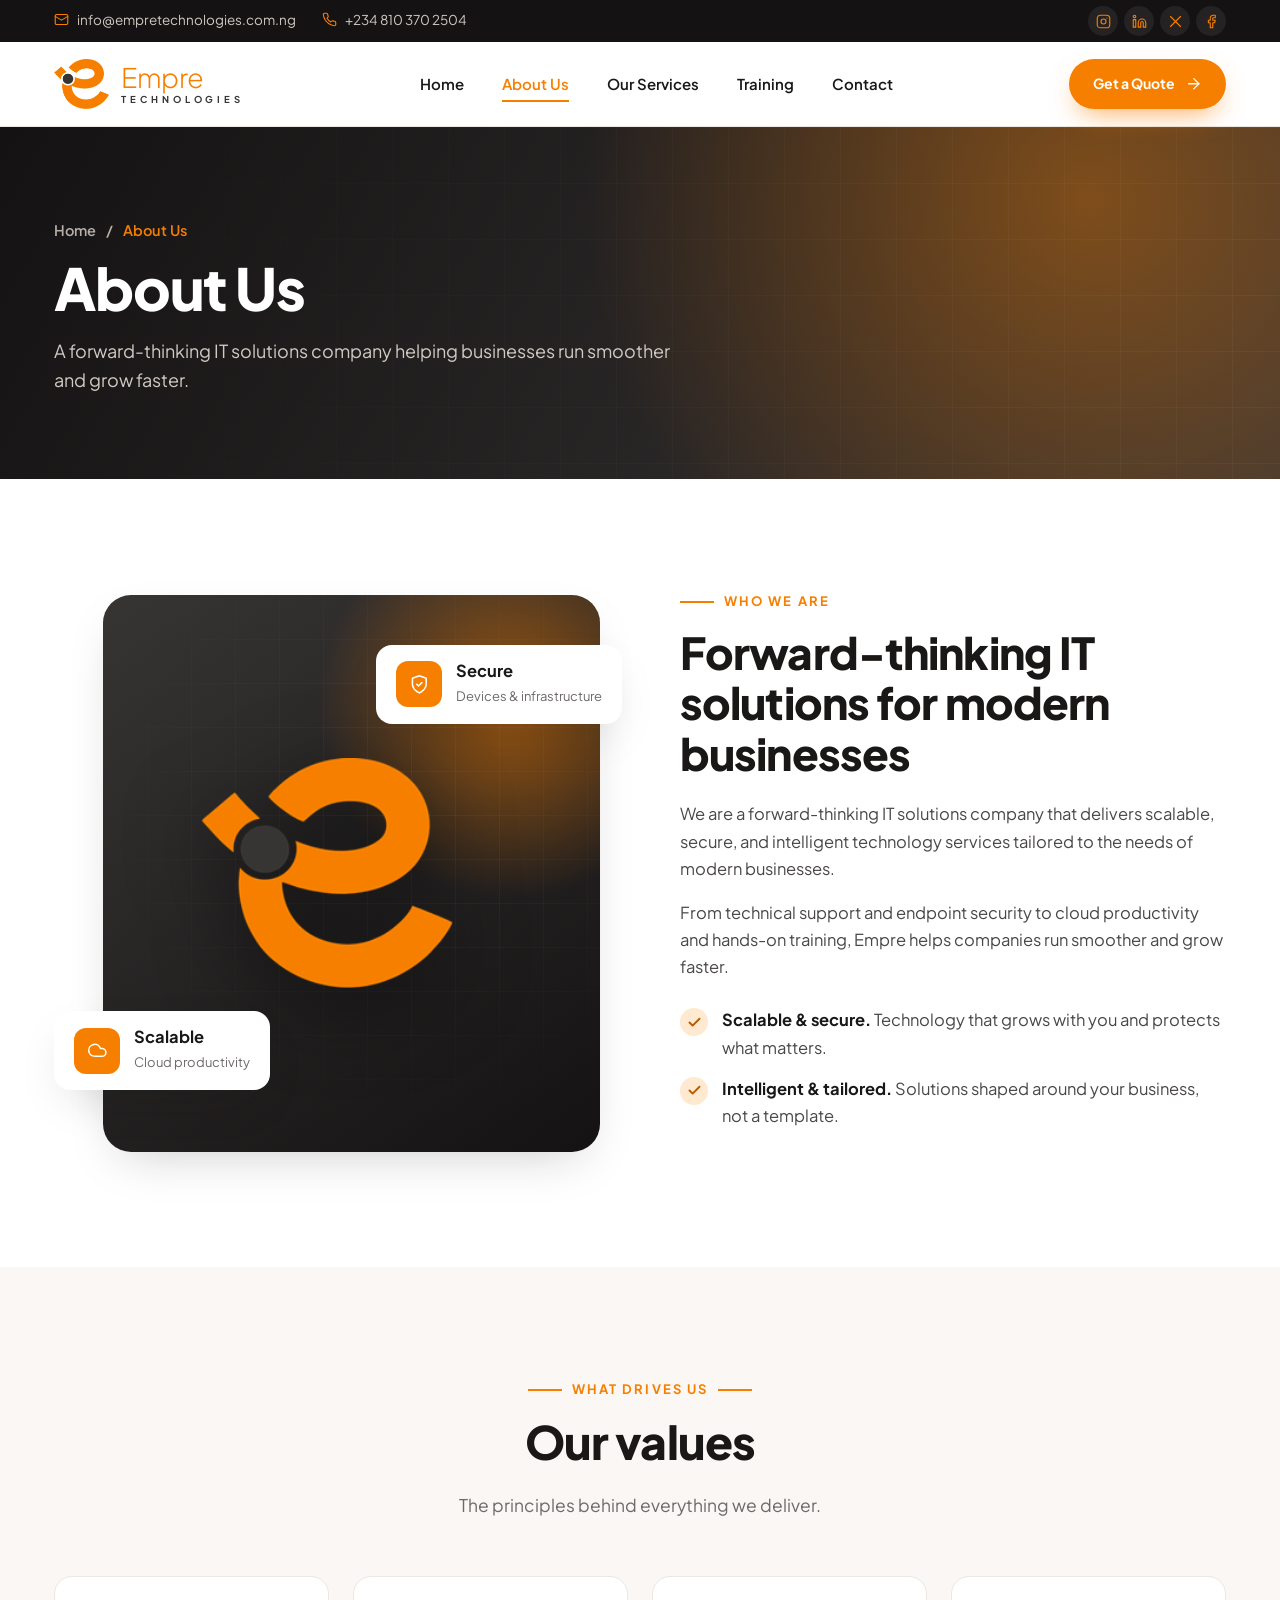
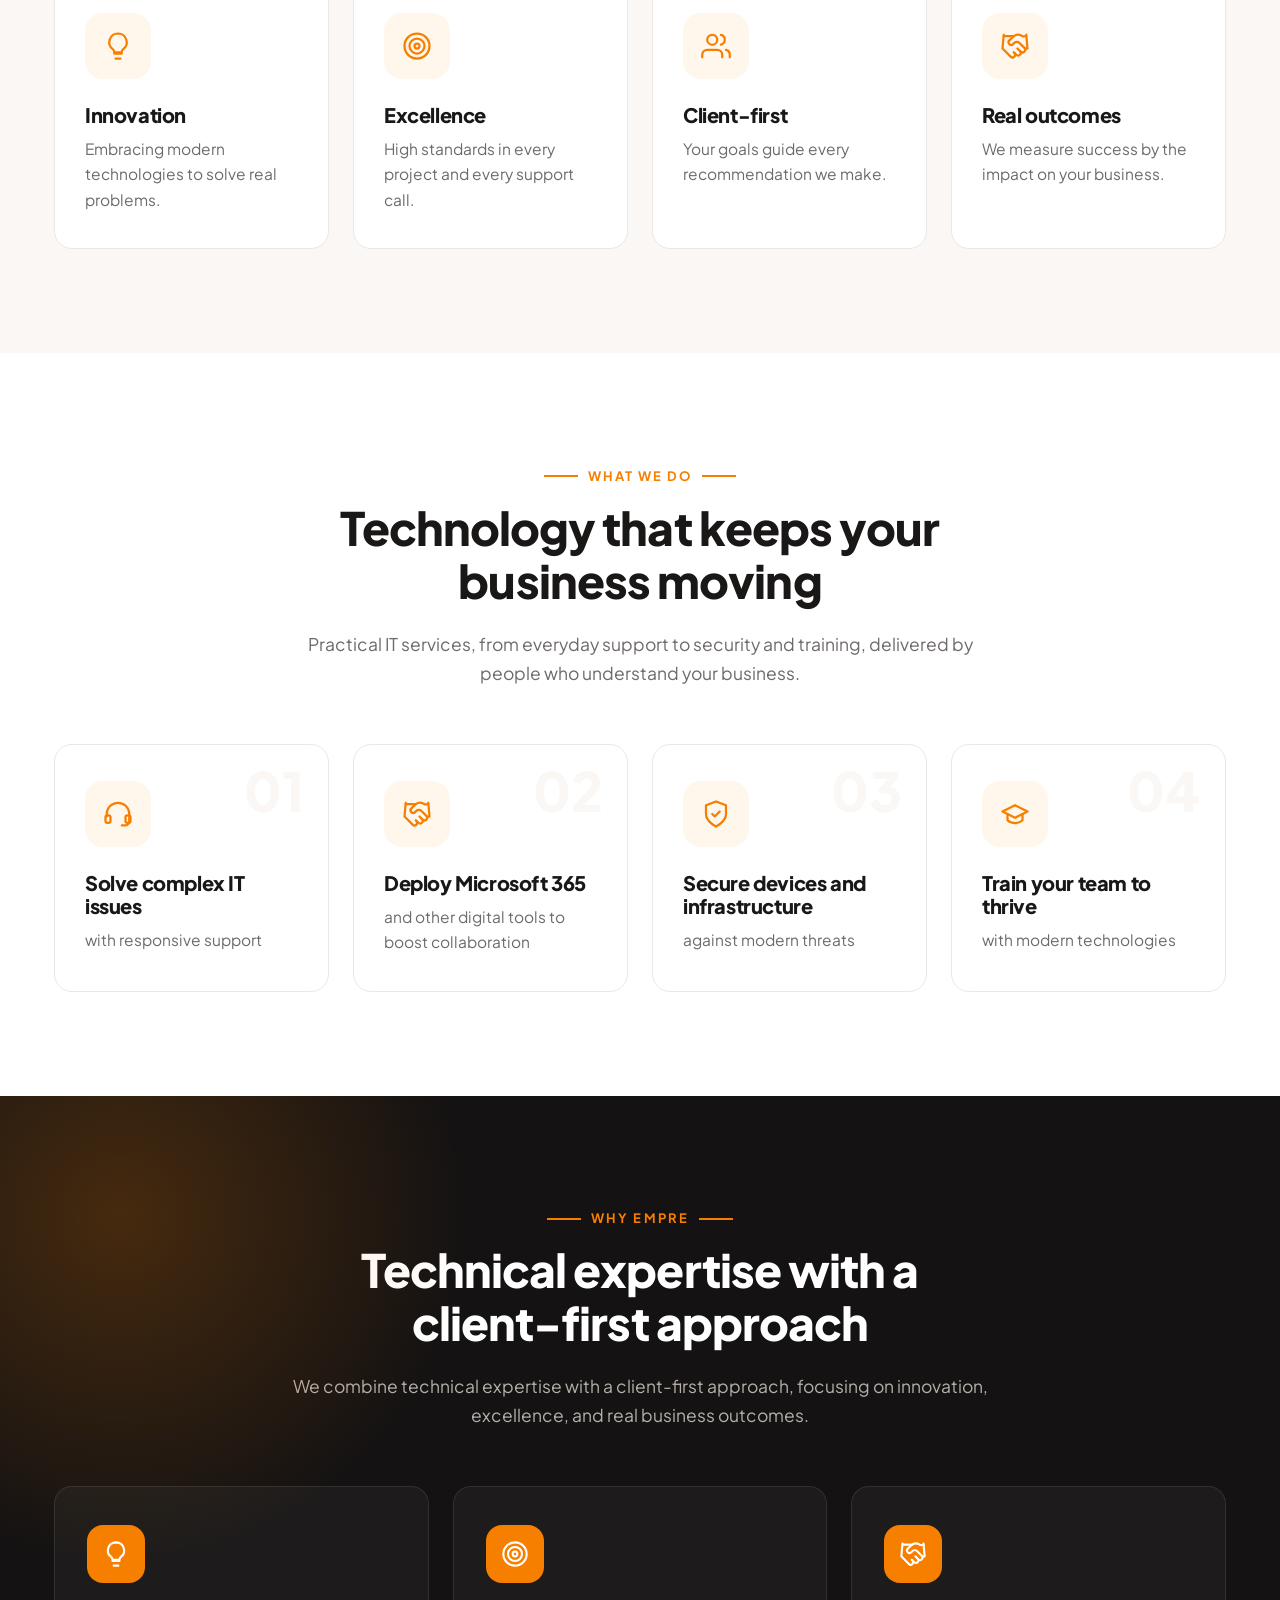
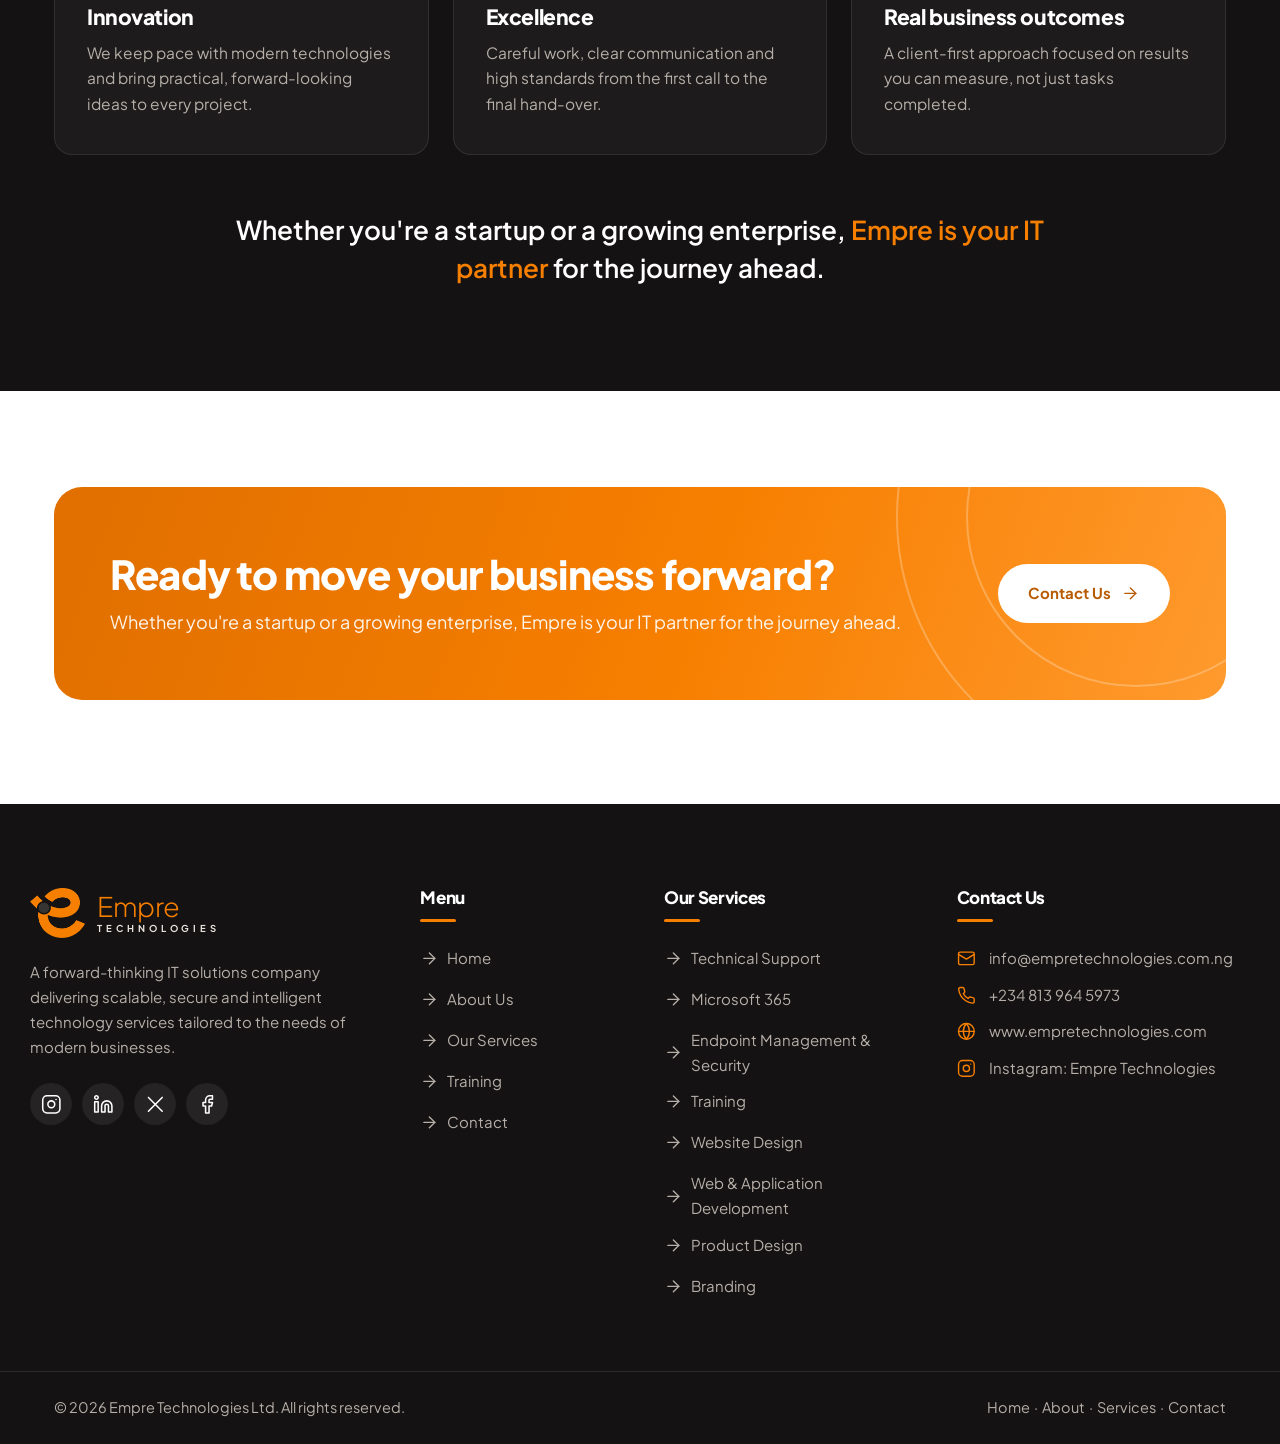
==== commit c015c604: "New Commit" ====
--- a/about.html
+++ b/about.html
@@ -18,7 +18,7 @@
 <div class="topbar"><div class="container">
   <ul>
     <li><a href="mailto:info@empretechnologies.com.ng"><svg class="ic" aria-hidden="true" viewBox="0 0 24 24"><use href="#i-mail"/></svg>info@empretechnologies.com.ng</a></li>
-    <li class="hide-m"><a href="tel:+2348103702504"><svg class="ic" aria-hidden="true" viewBox="0 0 24 24"><use href="#i-phone"/></svg>+234 810 370 2504</a></li>
+    <li class="hide-m"><a href="tel:+2348139645973"><svg class="ic" aria-hidden="true" viewBox="0 0 24 24"><use href="#i-phone"/></svg>+234 810 370 2504</a></li>
   </ul>
   <div class="social"><a href="#" aria-label="Instagram" target="_blank" rel="noopener"><svg class="ic" aria-hidden="true" viewBox="0 0 24 24"><use href="#i-instagram"/></svg></a><a href="#" aria-label="LinkedIn" target="_blank" rel="noopener"><svg class="ic" aria-hidden="true" viewBox="0 0 24 24"><use href="#i-linkedin"/></svg></a><a href="#" aria-label="X (Twitter)" target="_blank" rel="noopener"><svg class="ic" aria-hidden="true" viewBox="0 0 24 24"><use href="#i-x"/></svg></a><a href="#" aria-label="Facebook" target="_blank" rel="noopener"><svg class="ic" aria-hidden="true" viewBox="0 0 24 24"><use href="#i-facebook"/></svg></a></div>
 </div></div>
@@ -88,8 +88,8 @@
     <div><h4>Contact Us</h4>
       <ul class="contact-list">
         <li><svg class="ic" aria-hidden="true" viewBox="0 0 24 24"><use href="#i-mail"/></svg><a href="mailto:info@empretechnologies.com.ng">info@empretechnologies.com.ng</a></li>
-        <li><svg class="ic" aria-hidden="true" viewBox="0 0 24 24"><use href="#i-phone"/></svg><a href="tel:+2348103702504">+234 810 370 2504</a></li>
-        <li><svg class="ic" aria-hidden="true" viewBox="0 0 24 24"><use href="#i-globe"/></svg><a href="https://www.empretechnologies.com" target="_blank" rel="noopener">www.empretechnologies.com</a></li>
+        <li><svg class="ic" aria-hidden="true" viewBox="0 0 24 24"><use href="#i-phone"/></svg><a href="tel:+2348139645973">+234 813 964 5973</a></li>
+        <li><svg class="ic" aria-hidden="true" viewBox="0 0 24 24"><use href="#i-globe"/></svg><a href="https://www.empretechnologies.com.ng" target="_blank" rel="noopener">www.empretechnologies.com</a></li>
         <li><svg class="ic" aria-hidden="true" viewBox="0 0 24 24"><use href="#i-instagram"/></svg><span>Instagram: Empre Technologies</span></li>
       </ul>
     </div>
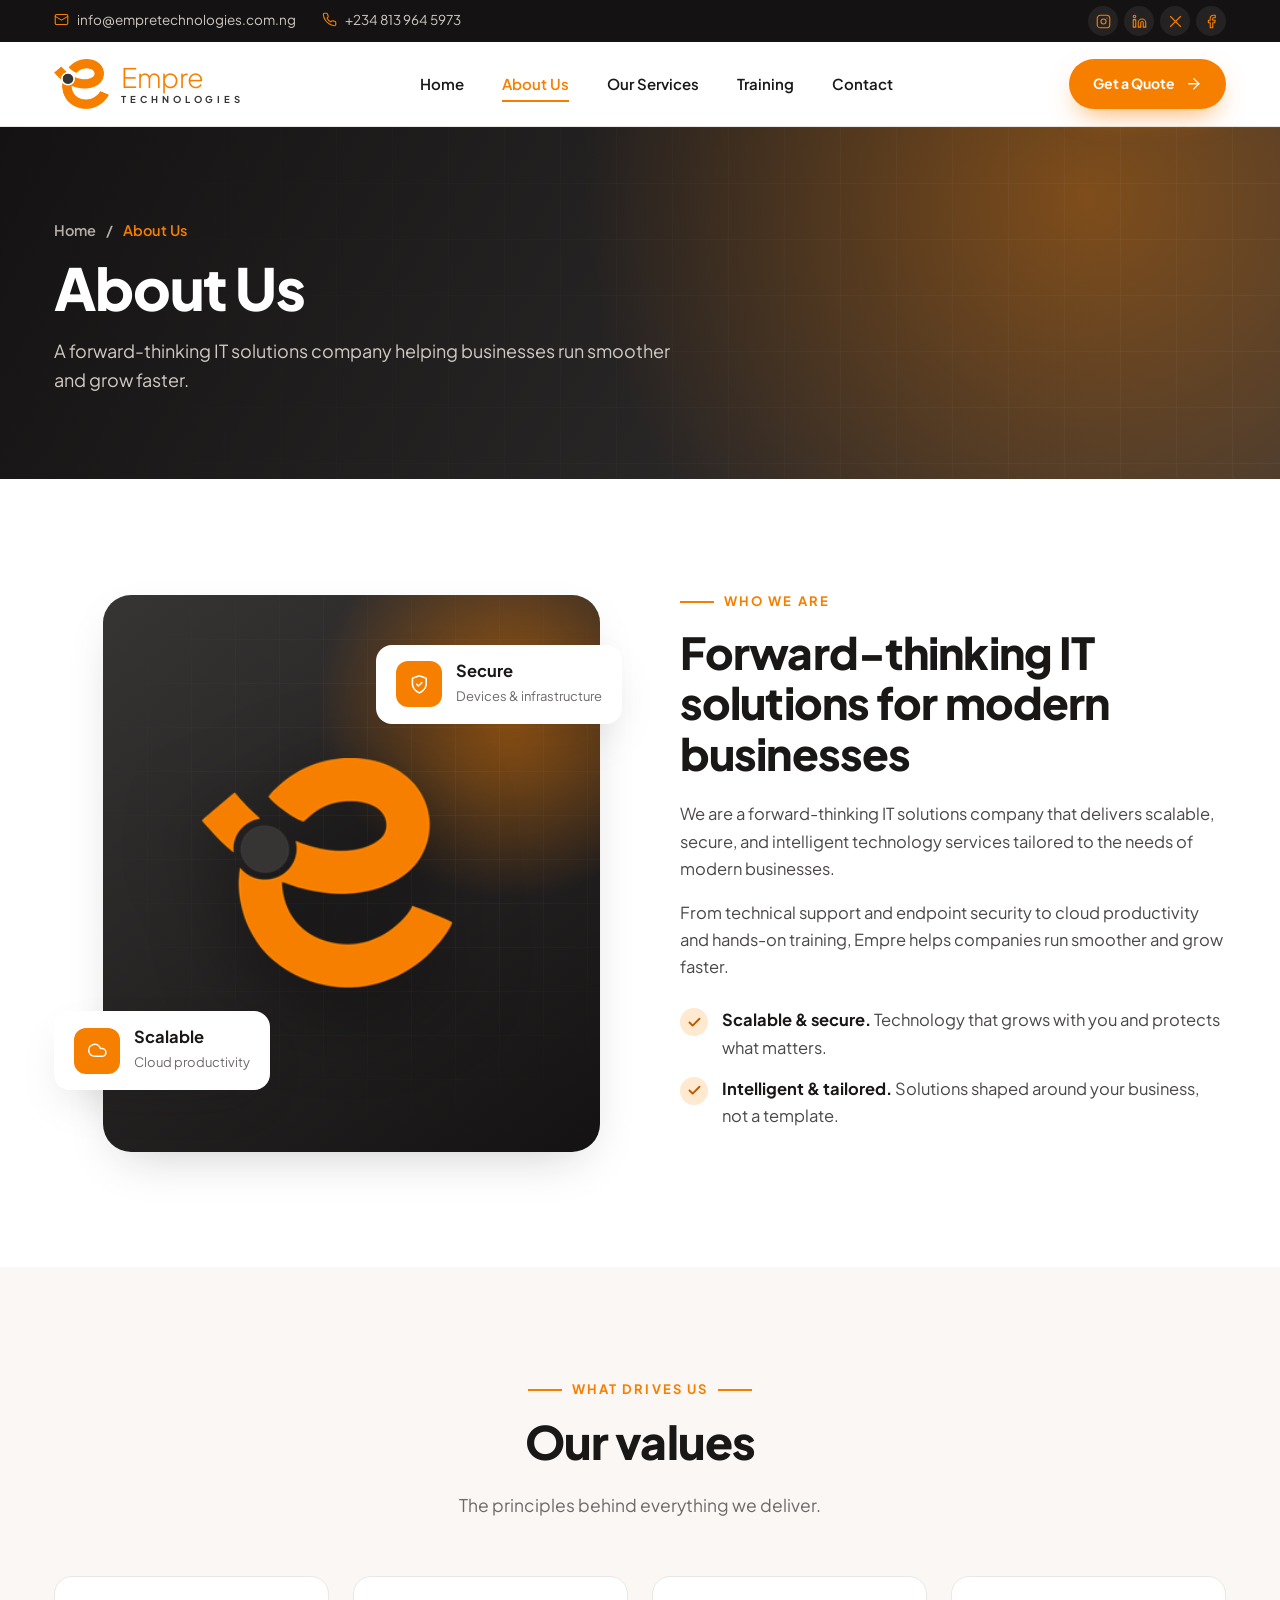
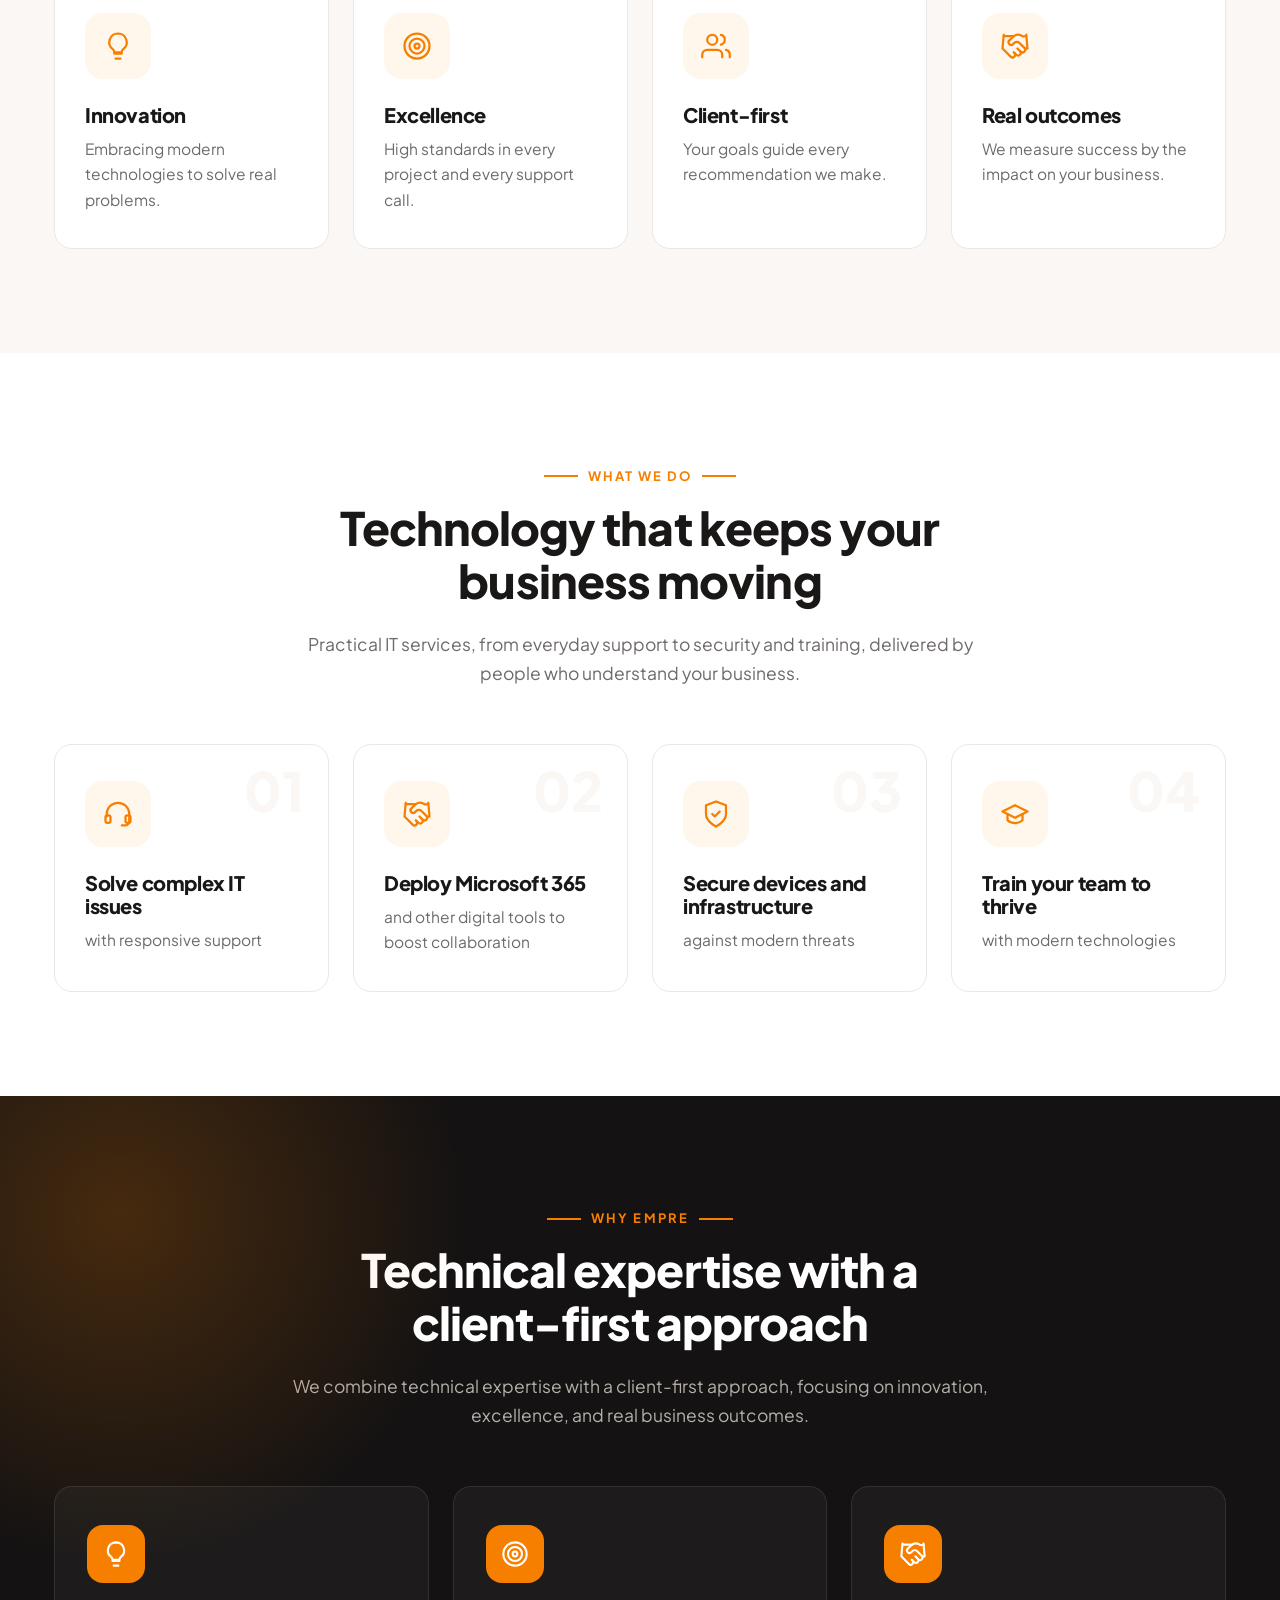
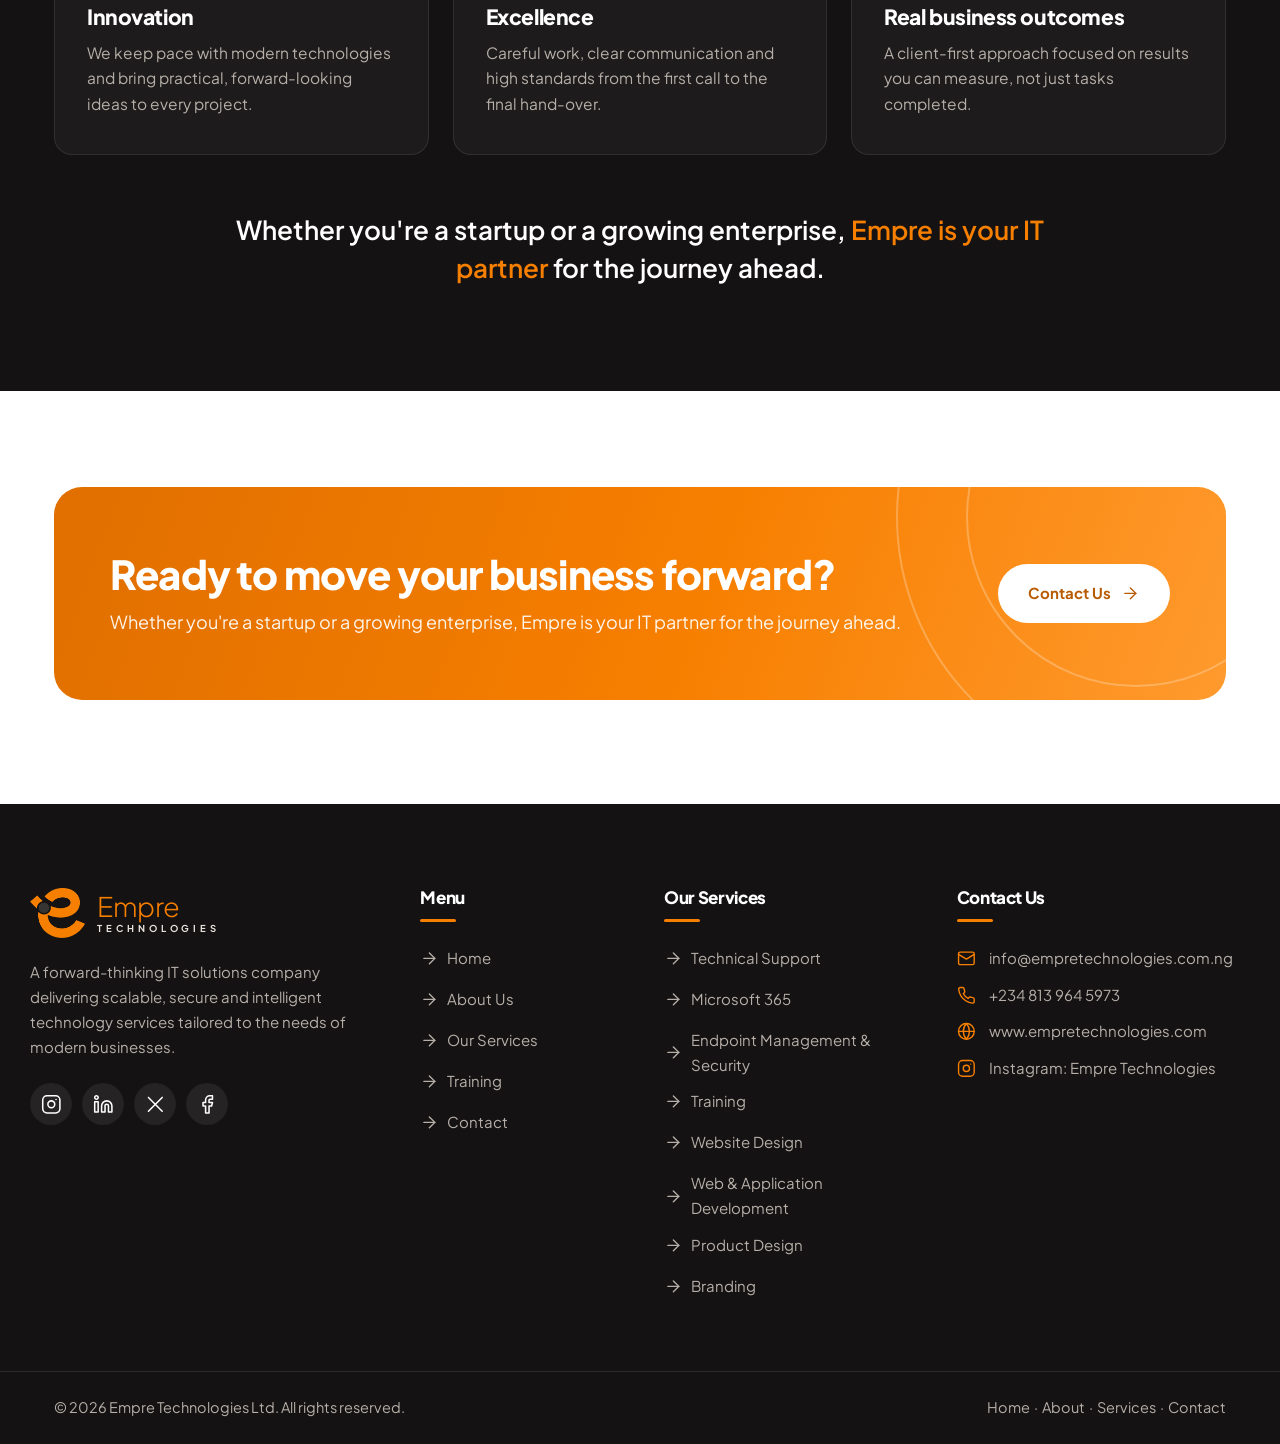
==== commit 4ad655a1: "Replace number" ====
--- a/about.html
+++ b/about.html
@@ -18,7 +18,7 @@
 <div class="topbar"><div class="container">
   <ul>
     <li><a href="mailto:info@empretechnologies.com.ng"><svg class="ic" aria-hidden="true" viewBox="0 0 24 24"><use href="#i-mail"/></svg>info@empretechnologies.com.ng</a></li>
-    <li class="hide-m"><a href="tel:+2348139645973"><svg class="ic" aria-hidden="true" viewBox="0 0 24 24"><use href="#i-phone"/></svg>+234 810 370 2504</a></li>
+    <li class="hide-m"><a href="tel:+2348139645973"><svg class="ic" aria-hidden="true" viewBox="0 0 24 24"><use href="#i-phone"/></svg>+234 813 964 5973</a></li>
   </ul>
   <div class="social"><a href="#" aria-label="Instagram" target="_blank" rel="noopener"><svg class="ic" aria-hidden="true" viewBox="0 0 24 24"><use href="#i-instagram"/></svg></a><a href="#" aria-label="LinkedIn" target="_blank" rel="noopener"><svg class="ic" aria-hidden="true" viewBox="0 0 24 24"><use href="#i-linkedin"/></svg></a><a href="#" aria-label="X (Twitter)" target="_blank" rel="noopener"><svg class="ic" aria-hidden="true" viewBox="0 0 24 24"><use href="#i-x"/></svg></a><a href="#" aria-label="Facebook" target="_blank" rel="noopener"><svg class="ic" aria-hidden="true" viewBox="0 0 24 24"><use href="#i-facebook"/></svg></a></div>
 </div></div>
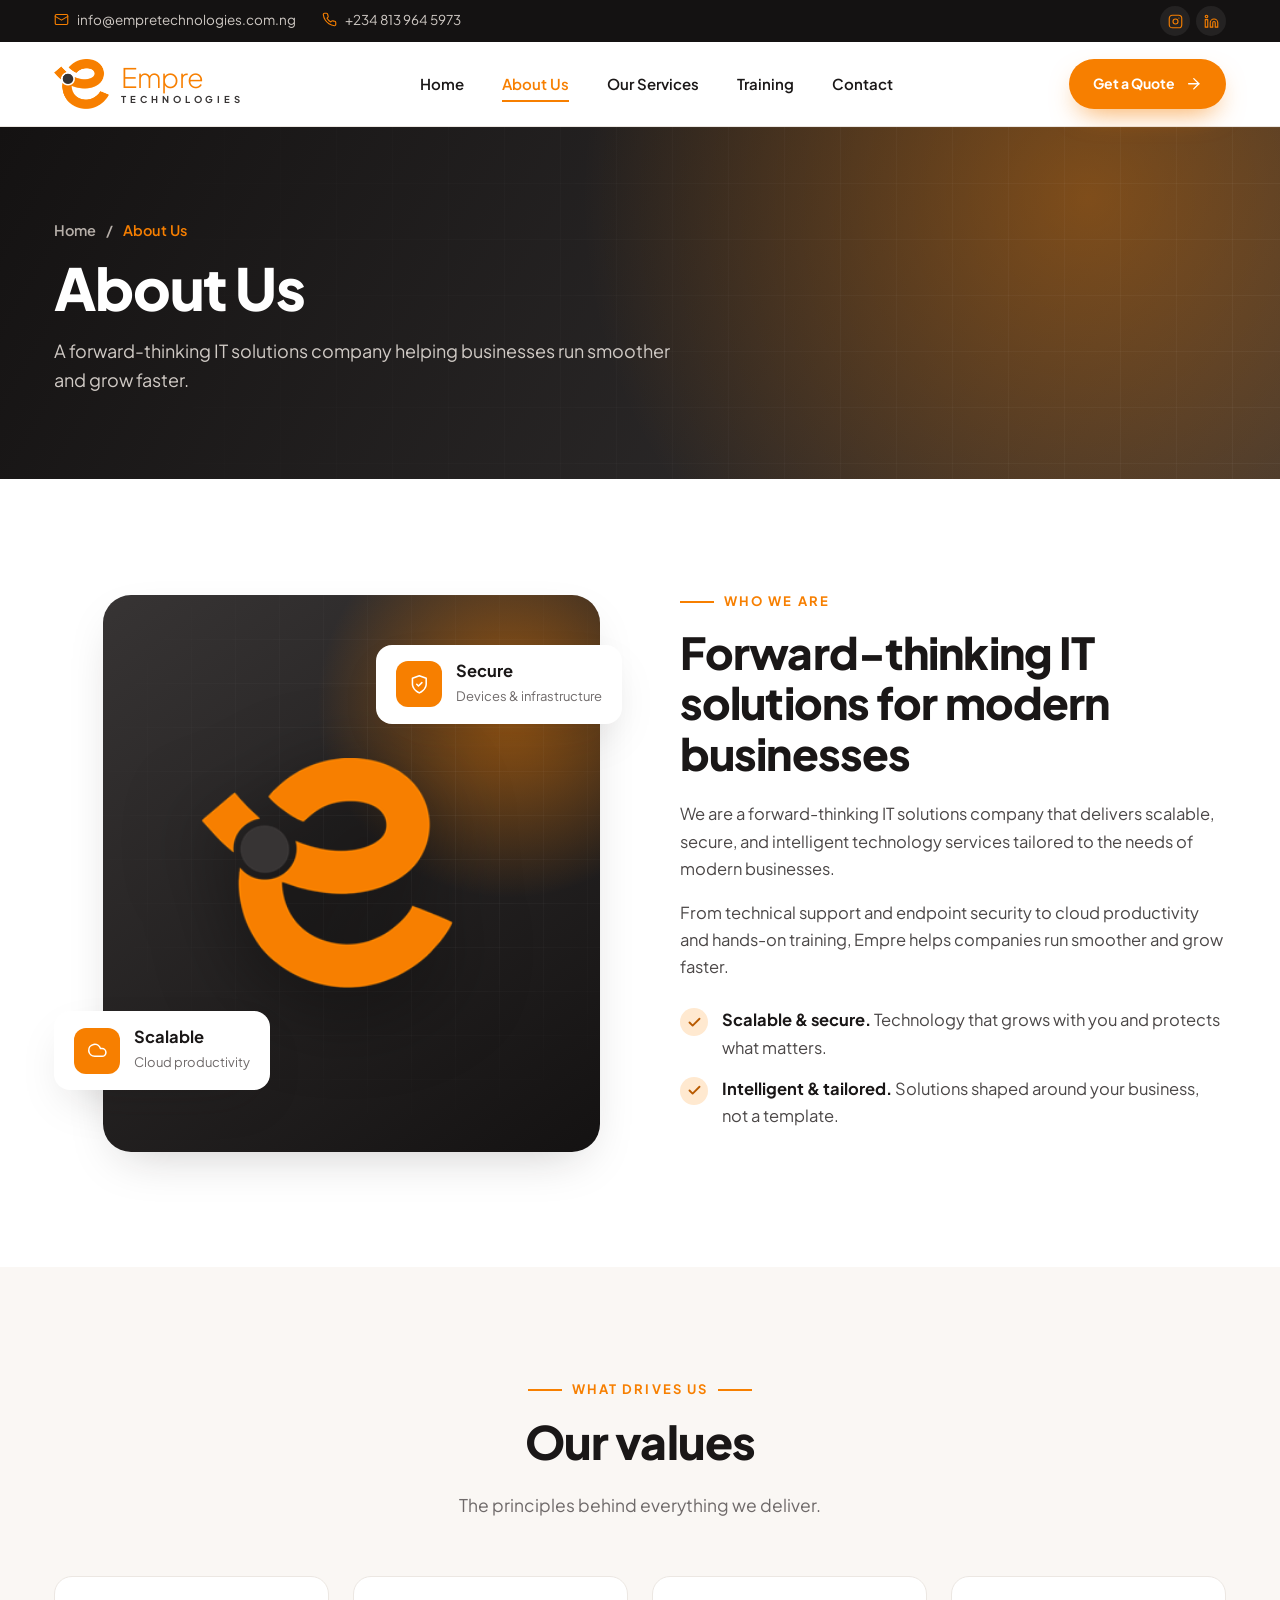
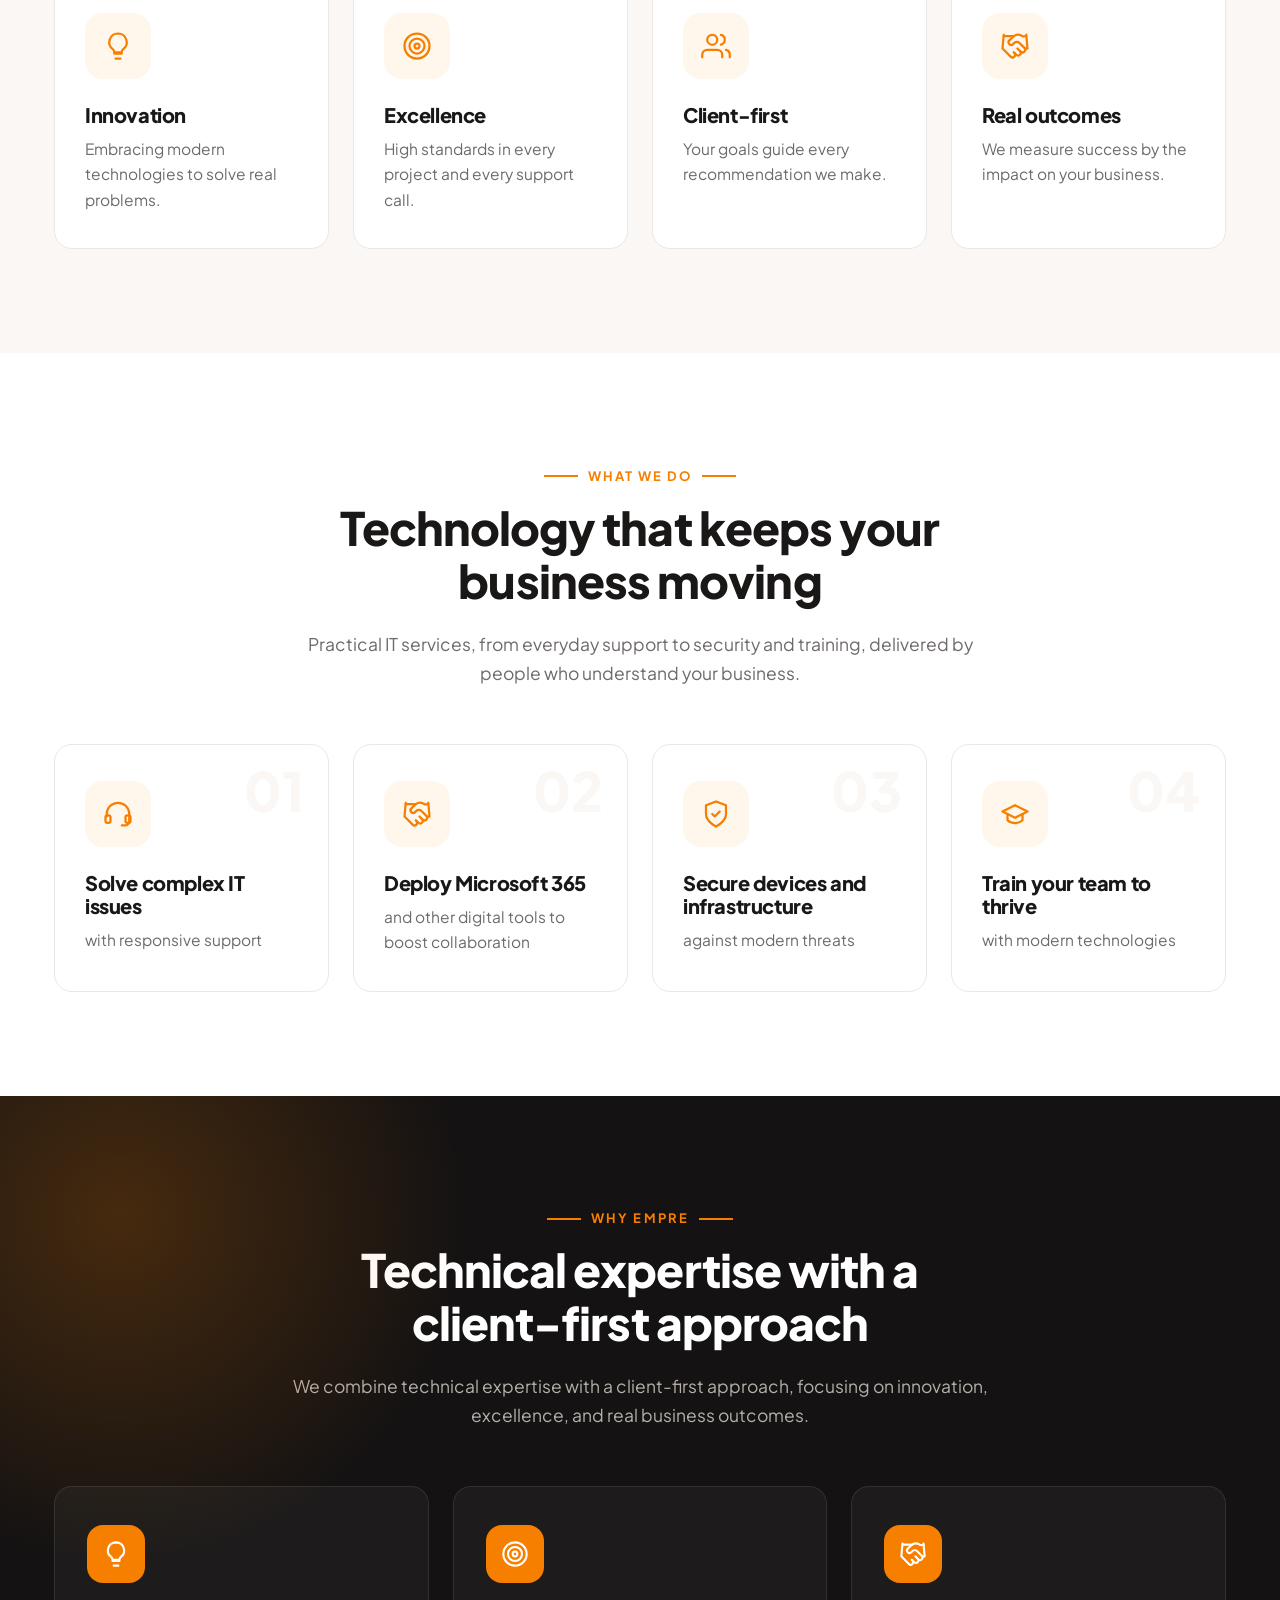
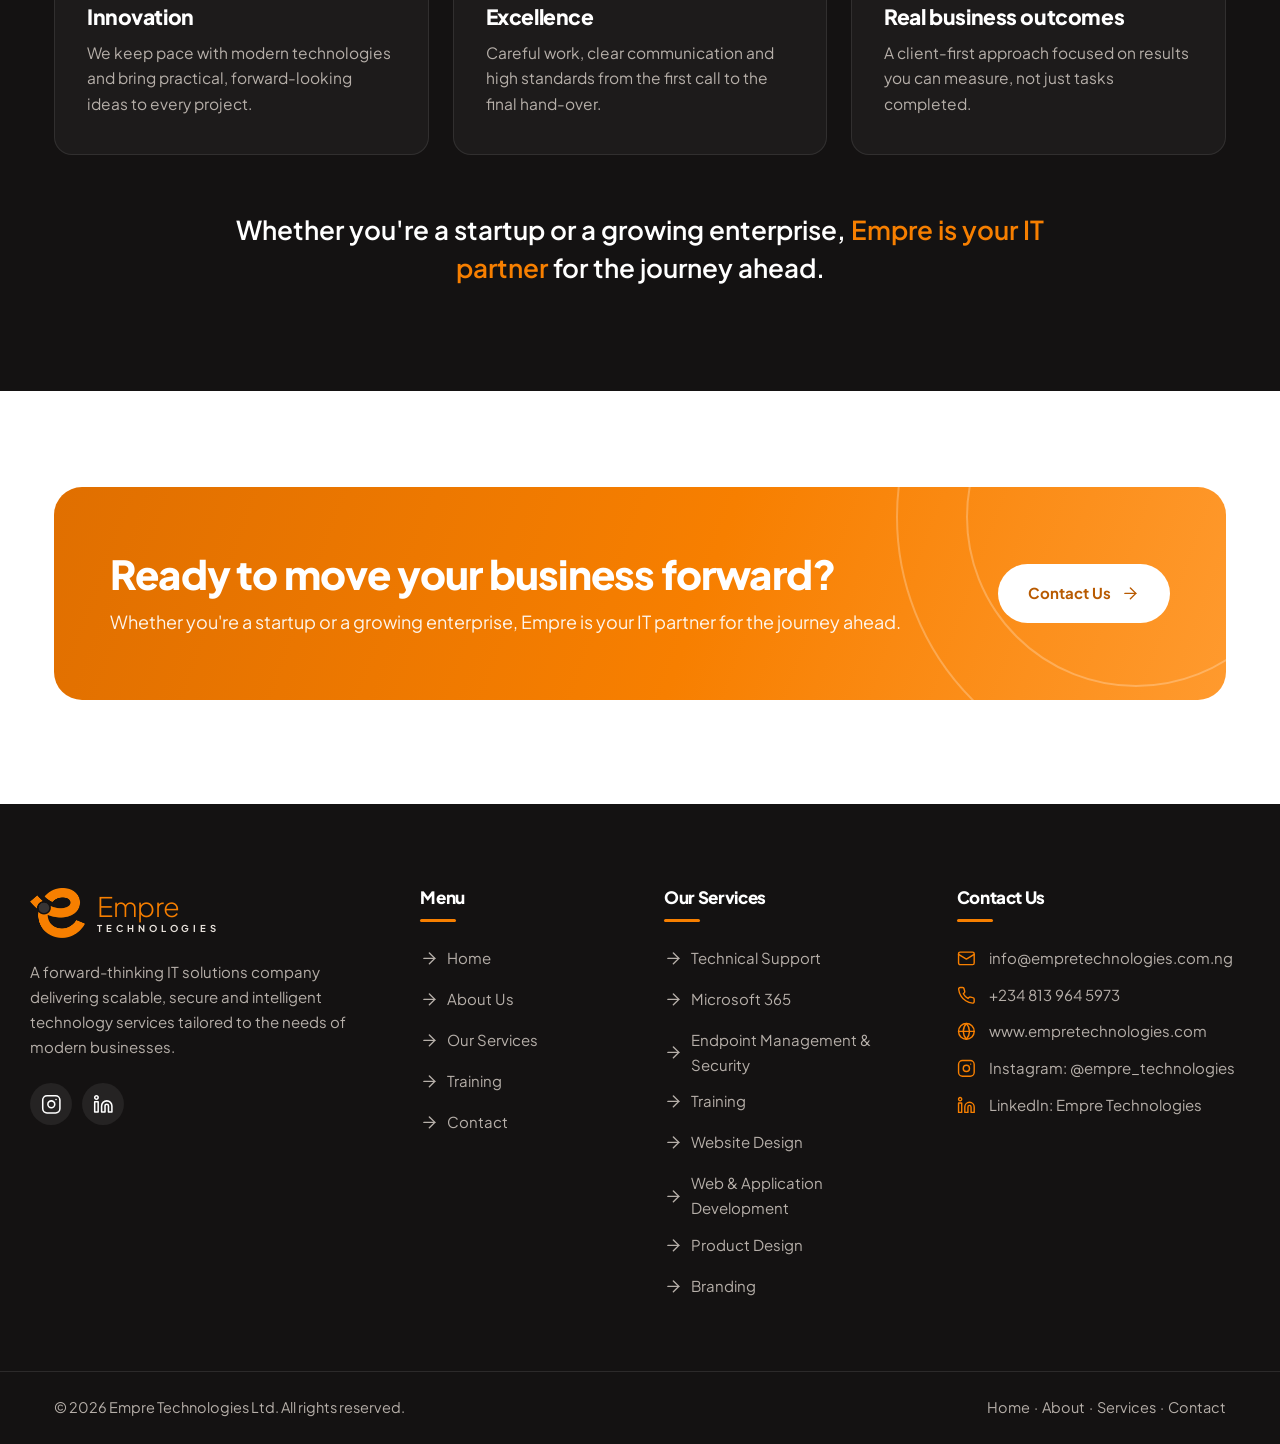
==== commit 55bac7cf: "Change social url" ====
--- a/about.html
+++ b/about.html
@@ -13,14 +13,14 @@
 <link rel="stylesheet" href="assets/css/style.css">
 </head>
 <body>
-<svg width="0" height="0" style="position:absolute" aria-hidden="true"><defs><symbol id="i-headset" viewBox="0 0 24 24"><path d="M3 14v-2a9 9 0 0 1 18 0v2"/><path d="M21 15v3a3 3 0 0 1-3 3h-3"/><rect x="2" y="13" width="4" height="6" rx="1.5"/><rect x="18" y="13" width="4" height="6" rx="1.5"/></symbol><symbol id="i-cloud" viewBox="0 0 24 24"><path d="M17.5 19H9a7 7 0 1 1 6.71-9h1.79a4.5 4.5 0 1 1 0 9z"/></symbol><symbol id="i-shield" viewBox="0 0 24 24"><path d="M12 22s8-4 8-10V5l-8-3-8 3v7c0 6 8 10 8 10z"/><path d="m9 12 2 2 4-4"/></symbol><symbol id="i-grad" viewBox="0 0 24 24"><path d="M22 10 12 5 2 10l10 5 10-5z"/><path d="M6 12v5c3 3 9 3 12 0v-5"/></symbol><symbol id="i-monitor" viewBox="0 0 24 24"><rect x="3" y="4" width="18" height="12" rx="2"/><path d="M8 20h8M12 16v4"/></symbol><symbol id="i-code" viewBox="0 0 24 24"><path d="m16 18 6-6-6-6"/><path d="m8 6-6 6 6 6"/></symbol><symbol id="i-pen" viewBox="0 0 24 24"><path d="M12 19l7-7 3 3-7 7z"/><path d="M18 13l-1.5-7.5L2 2l3.5 14.5L13 18z"/><path d="m2 2 7.6 7.6"/><circle cx="11" cy="11" r="2"/></symbol><symbol id="i-spark" viewBox="0 0 24 24"><path d="M12 3l1.9 5.1L19 10l-5.1 1.9L12 17l-1.9-5.1L5 10l5.1-1.9z"/><path d="M19 15l.7 1.8L21.5 17.5l-1.8.7L19 20l-.7-1.8-1.8-.7 1.8-.7z"/></symbol><symbol id="i-wrench" viewBox="0 0 24 24"><path d="M14.7 6.3a1 1 0 0 0 0 1.4l1.6 1.6a1 1 0 0 0 1.4 0l3.77-3.77a6 6 0 0 1-7.94 7.94l-6.91 6.91a2.12 2.12 0 0 1-3-3l6.91-6.91a6 6 0 0 1 7.94-7.94z"/></symbol><symbol id="i-mail" viewBox="0 0 24 24"><rect x="2" y="4" width="20" height="16" rx="2"/><path d="m22 7-10 6L2 7"/></symbol><symbol id="i-phone" viewBox="0 0 24 24"><path d="M22 16.92v3a2 2 0 0 1-2.18 2 19.8 19.8 0 0 1-8.63-3.07 19.5 19.5 0 0 1-6-6A19.8 19.8 0 0 1 2.12 4.18 2 2 0 0 1 4.11 2h3a2 2 0 0 1 2 1.72c.13.96.36 1.9.7 2.81a2 2 0 0 1-.45 2.11L8.09 9.91a16 16 0 0 0 6 6l1.27-1.27a2 2 0 0 1 2.11-.45c.91.34 1.85.57 2.81.7A2 2 0 0 1 22 16.92z"/></symbol><symbol id="i-globe" viewBox="0 0 24 24"><circle cx="12" cy="12" r="10"/><path d="M2 12h20"/><path d="M12 2a15.3 15.3 0 0 1 4 10 15.3 15.3 0 0 1-4 10 15.3 15.3 0 0 1-4-10 15.3 15.3 0 0 1 4-10z"/></symbol><symbol id="i-instagram" viewBox="0 0 24 24"><rect x="2" y="2" width="20" height="20" rx="5"/><circle cx="12" cy="12" r="4"/><path d="M17.5 6.5h.01"/></symbol><symbol id="i-linkedin" viewBox="0 0 24 24"><path d="M16 8a6 6 0 0 1 6 6v7h-4v-7a2 2 0 0 0-4 0v7h-4v-7a6 6 0 0 1 6-6z"/><rect x="2" y="9" width="4" height="12"/><circle cx="4" cy="4" r="2"/></symbol><symbol id="i-x" viewBox="0 0 24 24"><path d="M4 4l16 16M20 4 4 20"/></symbol><symbol id="i-facebook" viewBox="0 0 24 24"><path d="M18 2h-3a5 5 0 0 0-5 5v3H7v4h3v8h4v-8h3l1-4h-4V7a1 1 0 0 1 1-1h3z"/></symbol><symbol id="i-check" viewBox="0 0 24 24"><path d="M20 6 9 17l-5-5"/></symbol><symbol id="i-arrow" viewBox="0 0 24 24"><path d="M5 12h14"/><path d="m12 5 7 7-7 7"/></symbol><symbol id="i-menu" viewBox="0 0 24 24"><path d="M4 7h16M4 12h16M4 17h16"/></symbol><symbol id="i-close" viewBox="0 0 24 24"><path d="M18 6 6 18M6 6l12 12"/></symbol><symbol id="i-bulb" viewBox="0 0 24 24"><path d="M9 18h6M10 22h4"/><path d="M12 2a7 7 0 0 0-4 12.7c.6.5 1 1.3 1 2.3h6c0-1 .4-1.8 1-2.3A7 7 0 0 0 12 2z"/></symbol><symbol id="i-target" viewBox="0 0 24 24"><circle cx="12" cy="12" r="10"/><circle cx="12" cy="12" r="6"/><circle cx="12" cy="12" r="2"/></symbol><symbol id="i-users" viewBox="0 0 24 24"><path d="M17 21v-2a4 4 0 0 0-4-4H5a4 4 0 0 0-4 4v2"/><circle cx="9" cy="7" r="4"/><path d="M23 21v-2a4 4 0 0 0-3-3.87M16 3.13a4 4 0 0 1 0 7.75"/></symbol><symbol id="i-handshake" viewBox="0 0 24 24"><path d="m11 17 2 2a1 1 0 1 0 3-3"/><path d="m14 14 2.5 2.5a1 1 0 1 0 3-3l-3.88-3.88a3 3 0 0 0-4.24 0l-.88.88a1 1 0 1 1-3-3l2.81-2.81a5.79 5.79 0 0 1 7.06-.87l.47.28a2 2 0 0 0 1.42.25L21 4"/><path d="m21 3 1 11h-2"/><path d="M3 3 2 14l6.5 6.5a1 1 0 1 0 3-3"/><path d="M3 4h8"/></symbol><symbol id="i-lock" viewBox="0 0 24 24"><rect x="3" y="11" width="18" height="11" rx="2"/><path d="M7 11V7a5 5 0 0 1 10 0v4"/></symbol><symbol id="i-refresh" viewBox="0 0 24 24"><path d="M21 12a9 9 0 0 0-15.5-6.2L3 8"/><path d="M3 3v5h5"/><path d="M3 12a9 9 0 0 0 15.5 6.2L21 16"/><path d="M16 16h5v5"/></symbol><symbol id="i-clock" viewBox="0 0 24 24"><circle cx="12" cy="12" r="10"/><path d="M12 6v6l4 2"/></symbol><symbol id="i-layers" viewBox="0 0 24 24"><path d="m12 2 10 6-10 6L2 8z"/><path d="m2 16 10 6 10-6"/></symbol><symbol id="i-user" viewBox="0 0 24 24"><circle cx="12" cy="8" r="4"/><path d="M4 21a8 8 0 0 1 16 0"/></symbol><symbol id="i-server" viewBox="0 0 24 24"><rect x="2" y="3" width="20" height="8" rx="2"/><rect x="2" y="13" width="20" height="8" rx="2"/><path d="M6 7h.01M6 17h.01"/></symbol></defs></svg>
+<svg width="0" height="0" style="position:absolute" aria-hidden="true"><defs><symbol id="i-headset" viewBox="0 0 24 24"><path d="M3 14v-2a9 9 0 0 1 18 0v2"/><path d="M21 15v3a3 3 0 0 1-3 3h-3"/><rect x="2" y="13" width="4" height="6" rx="1.5"/><rect x="18" y="13" width="4" height="6" rx="1.5"/></symbol><symbol id="i-cloud" viewBox="0 0 24 24"><path d="M17.5 19H9a7 7 0 1 1 6.71-9h1.79a4.5 4.5 0 1 1 0 9z"/></symbol><symbol id="i-shield" viewBox="0 0 24 24"><path d="M12 22s8-4 8-10V5l-8-3-8 3v7c0 6 8 10 8 10z"/><path d="m9 12 2 2 4-4"/></symbol><symbol id="i-grad" viewBox="0 0 24 24"><path d="M22 10 12 5 2 10l10 5 10-5z"/><path d="M6 12v5c3 3 9 3 12 0v-5"/></symbol><symbol id="i-monitor" viewBox="0 0 24 24"><rect x="3" y="4" width="18" height="12" rx="2"/><path d="M8 20h8M12 16v4"/></symbol><symbol id="i-code" viewBox="0 0 24 24"><path d="m16 18 6-6-6-6"/><path d="m8 6-6 6 6 6"/></symbol><symbol id="i-pen" viewBox="0 0 24 24"><path d="M12 19l7-7 3 3-7 7z"/><path d="M18 13l-1.5-7.5L2 2l3.5 14.5L13 18z"/><path d="m2 2 7.6 7.6"/><circle cx="11" cy="11" r="2"/></symbol><symbol id="i-spark" viewBox="0 0 24 24"><path d="M12 3l1.9 5.1L19 10l-5.1 1.9L12 17l-1.9-5.1L5 10l5.1-1.9z"/><path d="M19 15l.7 1.8L21.5 17.5l-1.8.7L19 20l-.7-1.8-1.8-.7 1.8-.7z"/></symbol><symbol id="i-wrench" viewBox="0 0 24 24"><path d="M14.7 6.3a1 1 0 0 0 0 1.4l1.6 1.6a1 1 0 0 0 1.4 0l3.77-3.77a6 6 0 0 1-7.94 7.94l-6.91 6.91a2.12 2.12 0 0 1-3-3l6.91-6.91a6 6 0 0 1 7.94-7.94z"/></symbol><symbol id="i-mail" viewBox="0 0 24 24"><rect x="2" y="4" width="20" height="16" rx="2"/><path d="m22 7-10 6L2 7"/></symbol><symbol id="i-phone" viewBox="0 0 24 24"><path d="M22 16.92v3a2 2 0 0 1-2.18 2 19.8 19.8 0 0 1-8.63-3.07 19.5 19.5 0 0 1-6-6A19.8 19.8 0 0 1 2.12 4.18 2 2 0 0 1 4.11 2h3a2 2 0 0 1 2 1.72c.13.96.36 1.9.7 2.81a2 2 0 0 1-.45 2.11L8.09 9.91a16 16 0 0 0 6 6l1.27-1.27a2 2 0 0 1 2.11-.45c.91.34 1.85.57 2.81.7A2 2 0 0 1 22 16.92z"/></symbol><symbol id="i-globe" viewBox="0 0 24 24"><circle cx="12" cy="12" r="10"/><path d="M2 12h20"/><path d="M12 2a15.3 15.3 0 0 1 4 10 15.3 15.3 0 0 1-4 10 15.3 15.3 0 0 1-4-10 15.3 15.3 0 0 1 4-10z"/></symbol><symbol id="i-instagram" viewBox="0 0 24 24"><rect x="2" y="2" width="20" height="20" rx="5"/><circle cx="12" cy="12" r="4"/><path d="M17.5 6.5h.01"/></symbol><symbol id="i-linkedin" viewBox="0 0 24 24"><path d="M16 8a6 6 0 0 1 6 6v7h-4v-7a2 2 0 0 0-4 0v7h-4v-7a6 6 0 0 1 6-6z"/><rect x="2" y="9" width="4" height="12"/><circle cx="4" cy="4" r="2"/></symbol><symbol id="i-check" viewBox="0 0 24 24"><path d="M20 6 9 17l-5-5"/></symbol><symbol id="i-arrow" viewBox="0 0 24 24"><path d="M5 12h14"/><path d="m12 5 7 7-7 7"/></symbol><symbol id="i-menu" viewBox="0 0 24 24"><path d="M4 7h16M4 12h16M4 17h16"/></symbol><symbol id="i-close" viewBox="0 0 24 24"><path d="M18 6 6 18M6 6l12 12"/></symbol><symbol id="i-bulb" viewBox="0 0 24 24"><path d="M9 18h6M10 22h4"/><path d="M12 2a7 7 0 0 0-4 12.7c.6.5 1 1.3 1 2.3h6c0-1 .4-1.8 1-2.3A7 7 0 0 0 12 2z"/></symbol><symbol id="i-target" viewBox="0 0 24 24"><circle cx="12" cy="12" r="10"/><circle cx="12" cy="12" r="6"/><circle cx="12" cy="12" r="2"/></symbol><symbol id="i-users" viewBox="0 0 24 24"><path d="M17 21v-2a4 4 0 0 0-4-4H5a4 4 0 0 0-4 4v2"/><circle cx="9" cy="7" r="4"/><path d="M23 21v-2a4 4 0 0 0-3-3.87M16 3.13a4 4 0 0 1 0 7.75"/></symbol><symbol id="i-handshake" viewBox="0 0 24 24"><path d="m11 17 2 2a1 1 0 1 0 3-3"/><path d="m14 14 2.5 2.5a1 1 0 1 0 3-3l-3.88-3.88a3 3 0 0 0-4.24 0l-.88.88a1 1 0 1 1-3-3l2.81-2.81a5.79 5.79 0 0 1 7.06-.87l.47.28a2 2 0 0 0 1.42.25L21 4"/><path d="m21 3 1 11h-2"/><path d="M3 3 2 14l6.5 6.5a1 1 0 1 0 3-3"/><path d="M3 4h8"/></symbol><symbol id="i-lock" viewBox="0 0 24 24"><rect x="3" y="11" width="18" height="11" rx="2"/><path d="M7 11V7a5 5 0 0 1 10 0v4"/></symbol><symbol id="i-refresh" viewBox="0 0 24 24"><path d="M21 12a9 9 0 0 0-15.5-6.2L3 8"/><path d="M3 3v5h5"/><path d="M3 12a9 9 0 0 0 15.5 6.2L21 16"/><path d="M16 16h5v5"/></symbol><symbol id="i-clock" viewBox="0 0 24 24"><circle cx="12" cy="12" r="10"/><path d="M12 6v6l4 2"/></symbol><symbol id="i-layers" viewBox="0 0 24 24"><path d="m12 2 10 6-10 6L2 8z"/><path d="m2 16 10 6 10-6"/></symbol><symbol id="i-user" viewBox="0 0 24 24"><circle cx="12" cy="8" r="4"/><path d="M4 21a8 8 0 0 1 16 0"/></symbol><symbol id="i-server" viewBox="0 0 24 24"><rect x="2" y="3" width="20" height="8" rx="2"/><rect x="2" y="13" width="20" height="8" rx="2"/><path d="M6 7h.01M6 17h.01"/></symbol></defs></svg>
 <a class="skip" href="#main">Skip to content</a>
 <div class="topbar"><div class="container">
   <ul>
     <li><a href="mailto:info@empretechnologies.com.ng"><svg class="ic" aria-hidden="true" viewBox="0 0 24 24"><use href="#i-mail"/></svg>info@empretechnologies.com.ng</a></li>
     <li class="hide-m"><a href="tel:+2348139645973"><svg class="ic" aria-hidden="true" viewBox="0 0 24 24"><use href="#i-phone"/></svg>+234 813 964 5973</a></li>
   </ul>
-  <div class="social"><a href="#" aria-label="Instagram" target="_blank" rel="noopener"><svg class="ic" aria-hidden="true" viewBox="0 0 24 24"><use href="#i-instagram"/></svg></a><a href="#" aria-label="LinkedIn" target="_blank" rel="noopener"><svg class="ic" aria-hidden="true" viewBox="0 0 24 24"><use href="#i-linkedin"/></svg></a><a href="#" aria-label="X (Twitter)" target="_blank" rel="noopener"><svg class="ic" aria-hidden="true" viewBox="0 0 24 24"><use href="#i-x"/></svg></a><a href="#" aria-label="Facebook" target="_blank" rel="noopener"><svg class="ic" aria-hidden="true" viewBox="0 0 24 24"><use href="#i-facebook"/></svg></a></div>
+  <div class="social"><a href="https://www.instagram.com/empre_technologies" aria-label="Instagram" target="_blank" rel="noopener"><svg class="ic" aria-hidden="true" viewBox="0 0 24 24"><use href="#i-instagram"/></svg></a><a href="https://www.linkedin.com/company/empre-technologies" aria-label="LinkedIn" target="_blank" rel="noopener"><svg class="ic" aria-hidden="true" viewBox="0 0 24 24"><use href="#i-linkedin"/></svg></a></div>
 </div></div>
 <header class="header"><div class="container">
   <a class="logo" href="index.html" aria-label="Empre Technologies — home">
@@ -81,7 +81,7 @@
         <span class="logo-text"><b>Empre</b><small>TECHNOLOGIES</small></span>
       </a>
       <p style="margin-top:22px;max-width:340px">A forward-thinking IT solutions company delivering scalable, secure and intelligent technology services tailored to the needs of modern businesses.</p>
-      <div class="f-social"><a href="#" aria-label="Instagram" target="_blank" rel="noopener"><svg class="ic" aria-hidden="true" viewBox="0 0 24 24"><use href="#i-instagram"/></svg></a><a href="#" aria-label="LinkedIn" target="_blank" rel="noopener"><svg class="ic" aria-hidden="true" viewBox="0 0 24 24"><use href="#i-linkedin"/></svg></a><a href="#" aria-label="X (Twitter)" target="_blank" rel="noopener"><svg class="ic" aria-hidden="true" viewBox="0 0 24 24"><use href="#i-x"/></svg></a><a href="#" aria-label="Facebook" target="_blank" rel="noopener"><svg class="ic" aria-hidden="true" viewBox="0 0 24 24"><use href="#i-facebook"/></svg></a></div>
+      <div class="f-social"><a href="https://www.instagram.com/empre_technologies" aria-label="Instagram" target="_blank" rel="noopener"><svg class="ic" aria-hidden="true" viewBox="0 0 24 24"><use href="#i-instagram"/></svg></a><a href="https://www.linkedin.com/company/empre-technologies" aria-label="LinkedIn" target="_blank" rel="noopener"><svg class="ic" aria-hidden="true" viewBox="0 0 24 24"><use href="#i-linkedin"/></svg></a></div>
     </div>
     <div><h4>Menu</h4><ul><li><a href="index.html"><svg class="ic" aria-hidden="true" viewBox="0 0 24 24"><use href="#i-arrow"/></svg>Home</a></li><li><a href="about.html"><svg class="ic" aria-hidden="true" viewBox="0 0 24 24"><use href="#i-arrow"/></svg>About Us</a></li><li><a href="services.html"><svg class="ic" aria-hidden="true" viewBox="0 0 24 24"><use href="#i-arrow"/></svg>Our Services</a></li><li><a href="training.php"><svg class="ic" aria-hidden="true" viewBox="0 0 24 24"><use href="#i-arrow"/></svg>Training</a></li><li><a href="contact.html"><svg class="ic" aria-hidden="true" viewBox="0 0 24 24"><use href="#i-arrow"/></svg>Contact</a></li></ul></div>
     <div><h4>Our Services</h4><ul><li><a href="services.html#technical-support"><svg class="ic" aria-hidden="true" viewBox="0 0 24 24"><use href="#i-arrow"/></svg>Technical Support</a></li><li><a href="services.html#microsoft-365"><svg class="ic" aria-hidden="true" viewBox="0 0 24 24"><use href="#i-arrow"/></svg>Microsoft 365</a></li><li><a href="services.html#endpoint-security"><svg class="ic" aria-hidden="true" viewBox="0 0 24 24"><use href="#i-arrow"/></svg>Endpoint Management & Security</a></li><li><a href="services.html#training"><svg class="ic" aria-hidden="true" viewBox="0 0 24 24"><use href="#i-arrow"/></svg>Training</a></li><li><a href="services.html#website-design"><svg class="ic" aria-hidden="true" viewBox="0 0 24 24"><use href="#i-arrow"/></svg>Website Design</a></li><li><a href="services.html#web-app-development"><svg class="ic" aria-hidden="true" viewBox="0 0 24 24"><use href="#i-arrow"/></svg>Web & Application Development</a></li><li><a href="services.html#product-design"><svg class="ic" aria-hidden="true" viewBox="0 0 24 24"><use href="#i-arrow"/></svg>Product Design</a></li><li><a href="services.html#branding"><svg class="ic" aria-hidden="true" viewBox="0 0 24 24"><use href="#i-arrow"/></svg>Branding</a></li></ul></div>
@@ -89,8 +89,9 @@
       <ul class="contact-list">
         <li><svg class="ic" aria-hidden="true" viewBox="0 0 24 24"><use href="#i-mail"/></svg><a href="mailto:info@empretechnologies.com.ng">info@empretechnologies.com.ng</a></li>
         <li><svg class="ic" aria-hidden="true" viewBox="0 0 24 24"><use href="#i-phone"/></svg><a href="tel:+2348139645973">+234 813 964 5973</a></li>
-        <li><svg class="ic" aria-hidden="true" viewBox="0 0 24 24"><use href="#i-globe"/></svg><a href="https://www.empretechnologies.com.ng" target="_blank" rel="noopener">www.empretechnologies.com</a></li>
-        <li><svg class="ic" aria-hidden="true" viewBox="0 0 24 24"><use href="#i-instagram"/></svg><span>Instagram: Empre Technologies</span></li>
+        <li><svg class="ic" aria-hidden="true" viewBox="0 0 24 24"><use href="#i-globe"/></svg><a href="https://www.empretechnologies.com" target="_blank" rel="noopener">www.empretechnologies.com</a></li>
+        <li><svg class="ic" aria-hidden="true" viewBox="0 0 24 24"><use href="#i-instagram"/></svg><a href="https://www.instagram.com/empre_technologies" target="_blank" rel="noopener">Instagram: @empre_technologies</a></li>
+        <li><svg class="ic" aria-hidden="true" viewBox="0 0 24 24"><use href="#i-linkedin"/></svg><a href="https://www.linkedin.com/company/empre-technologies" target="_blank" rel="noopener">LinkedIn: Empre Technologies</a></li>
       </ul>
     </div>
   </div>
